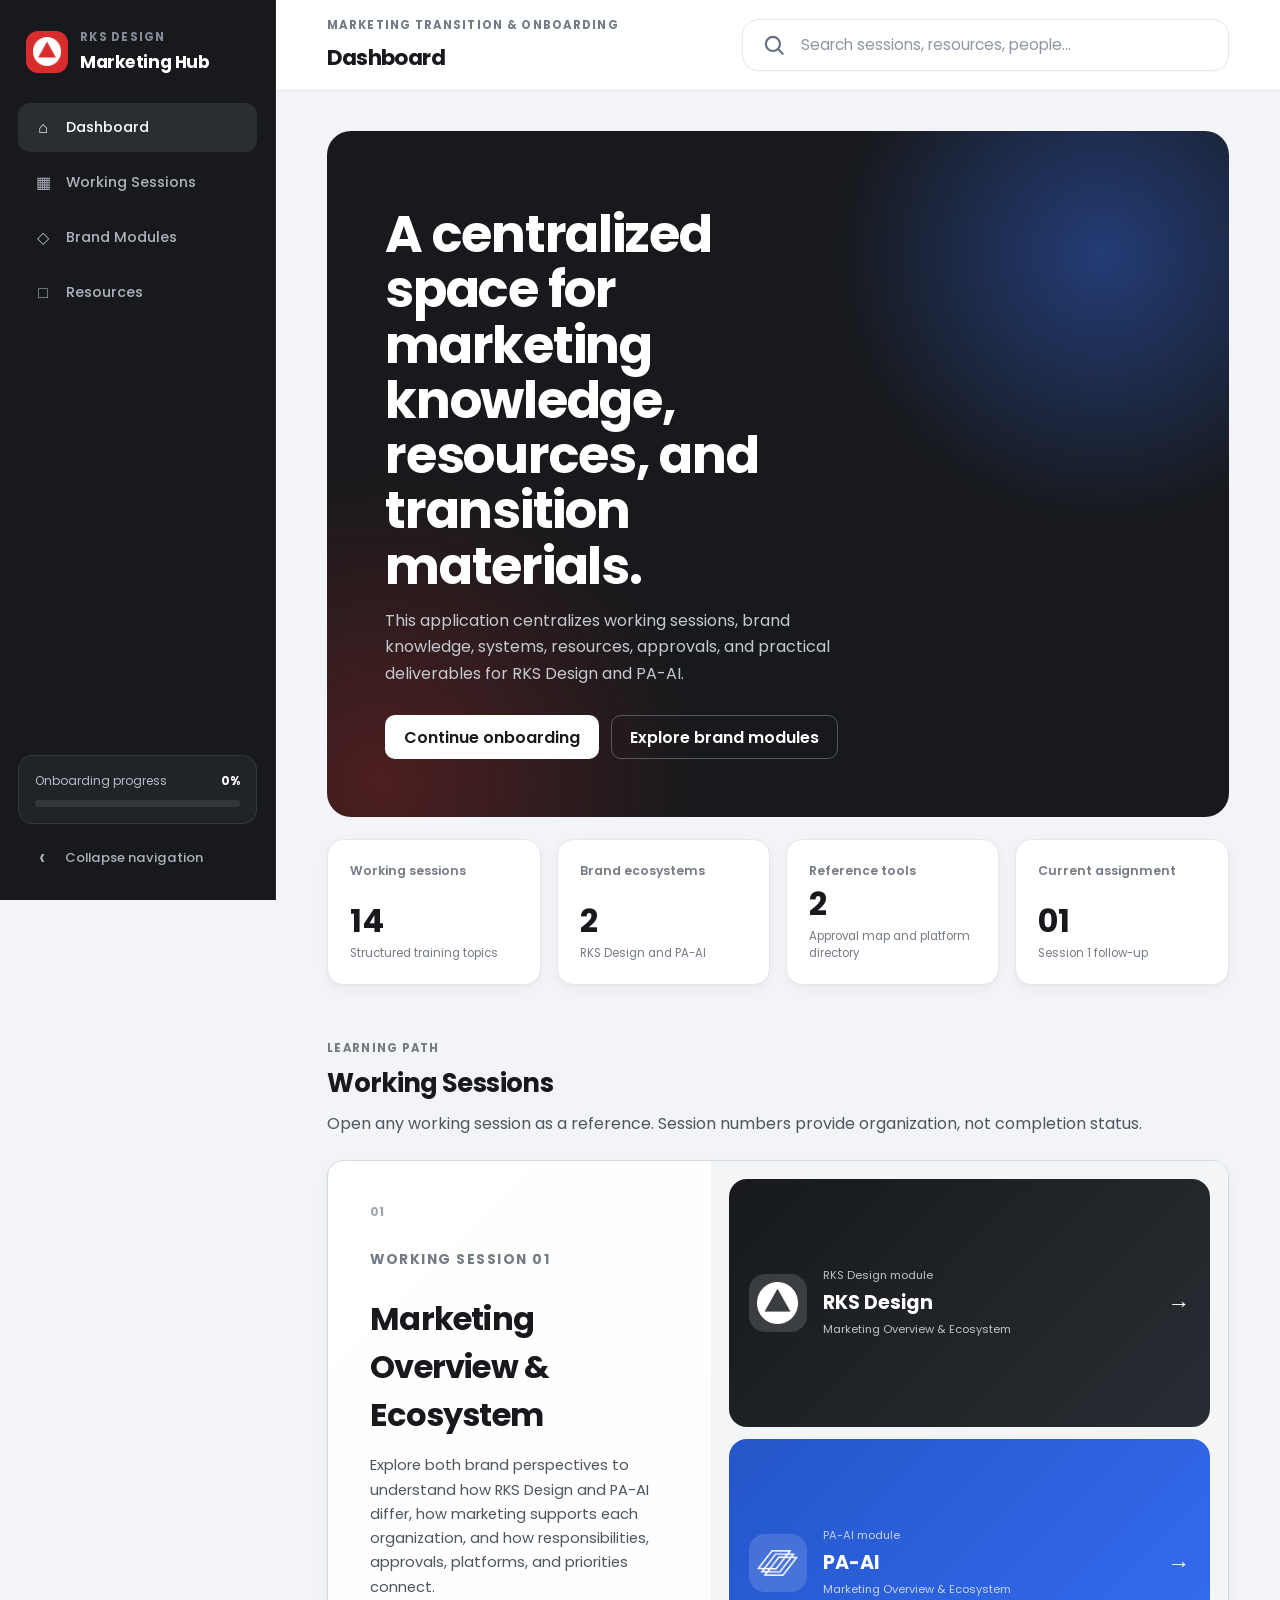
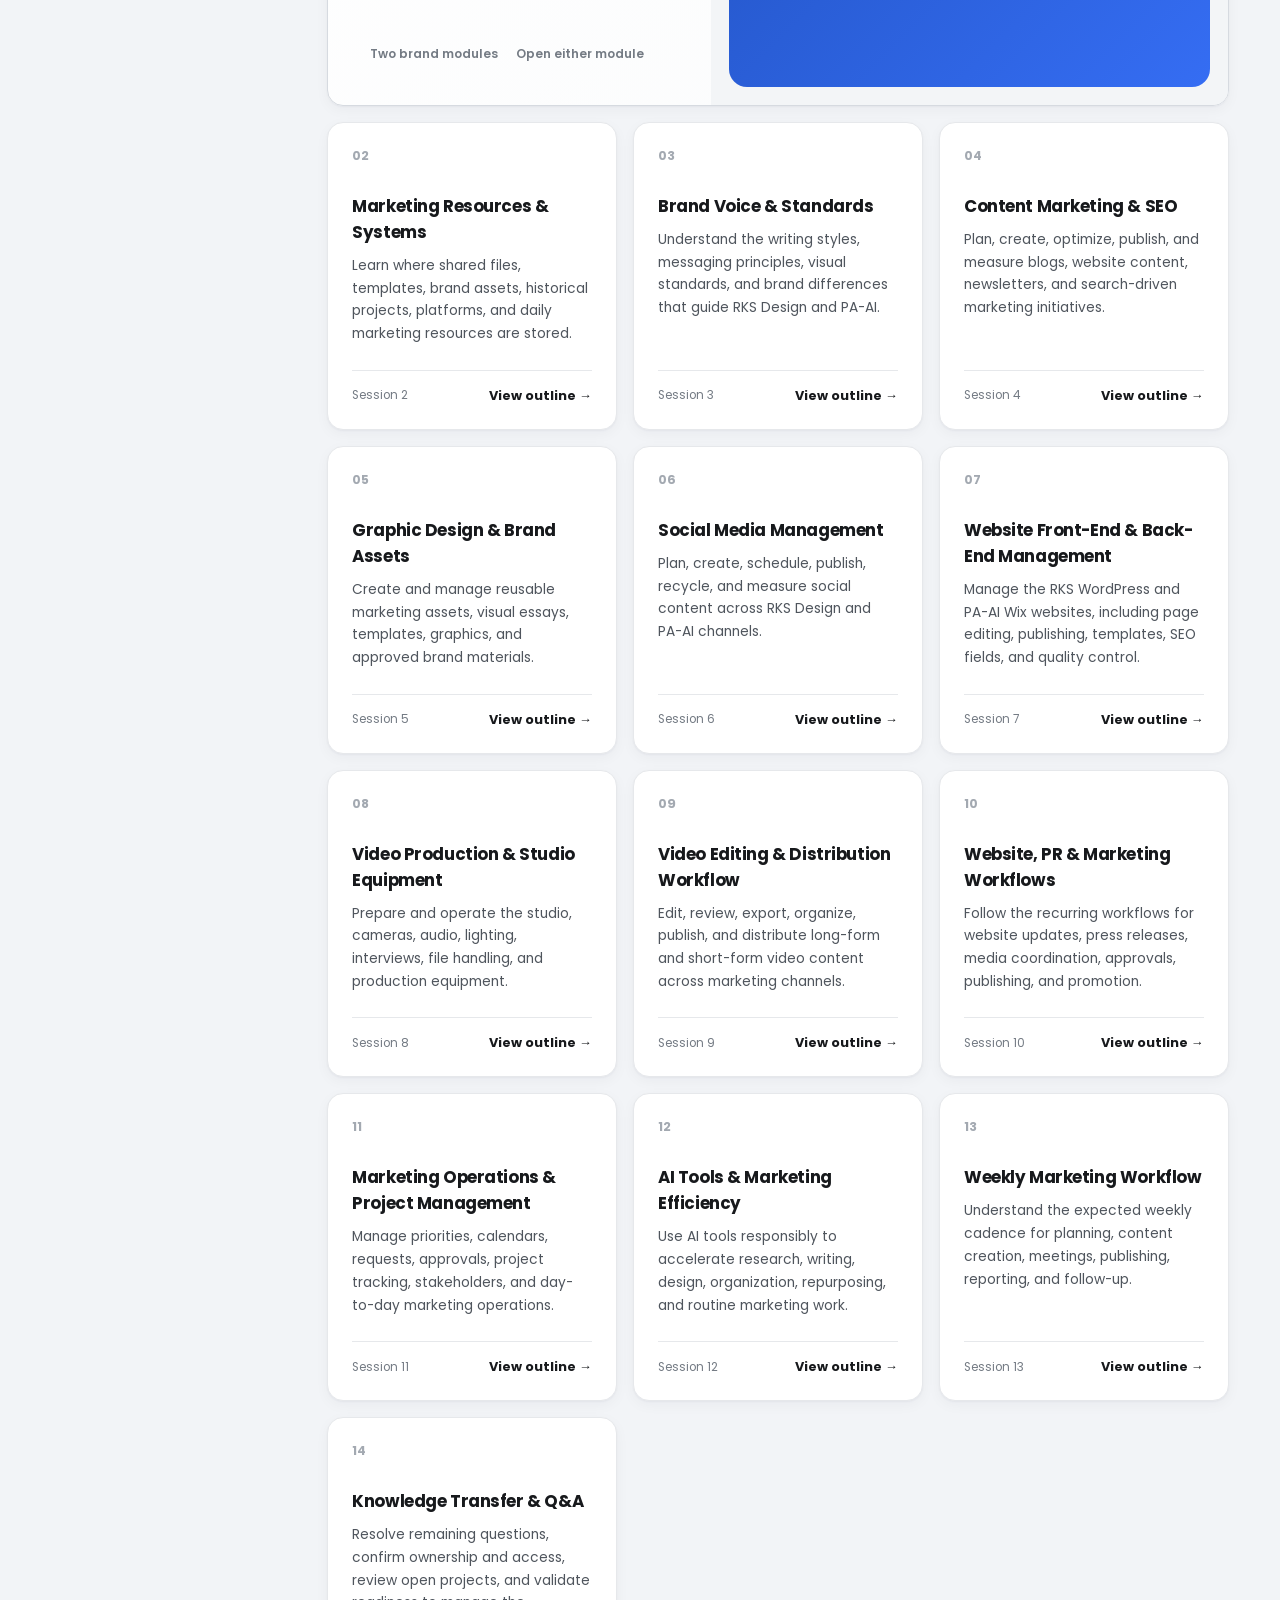
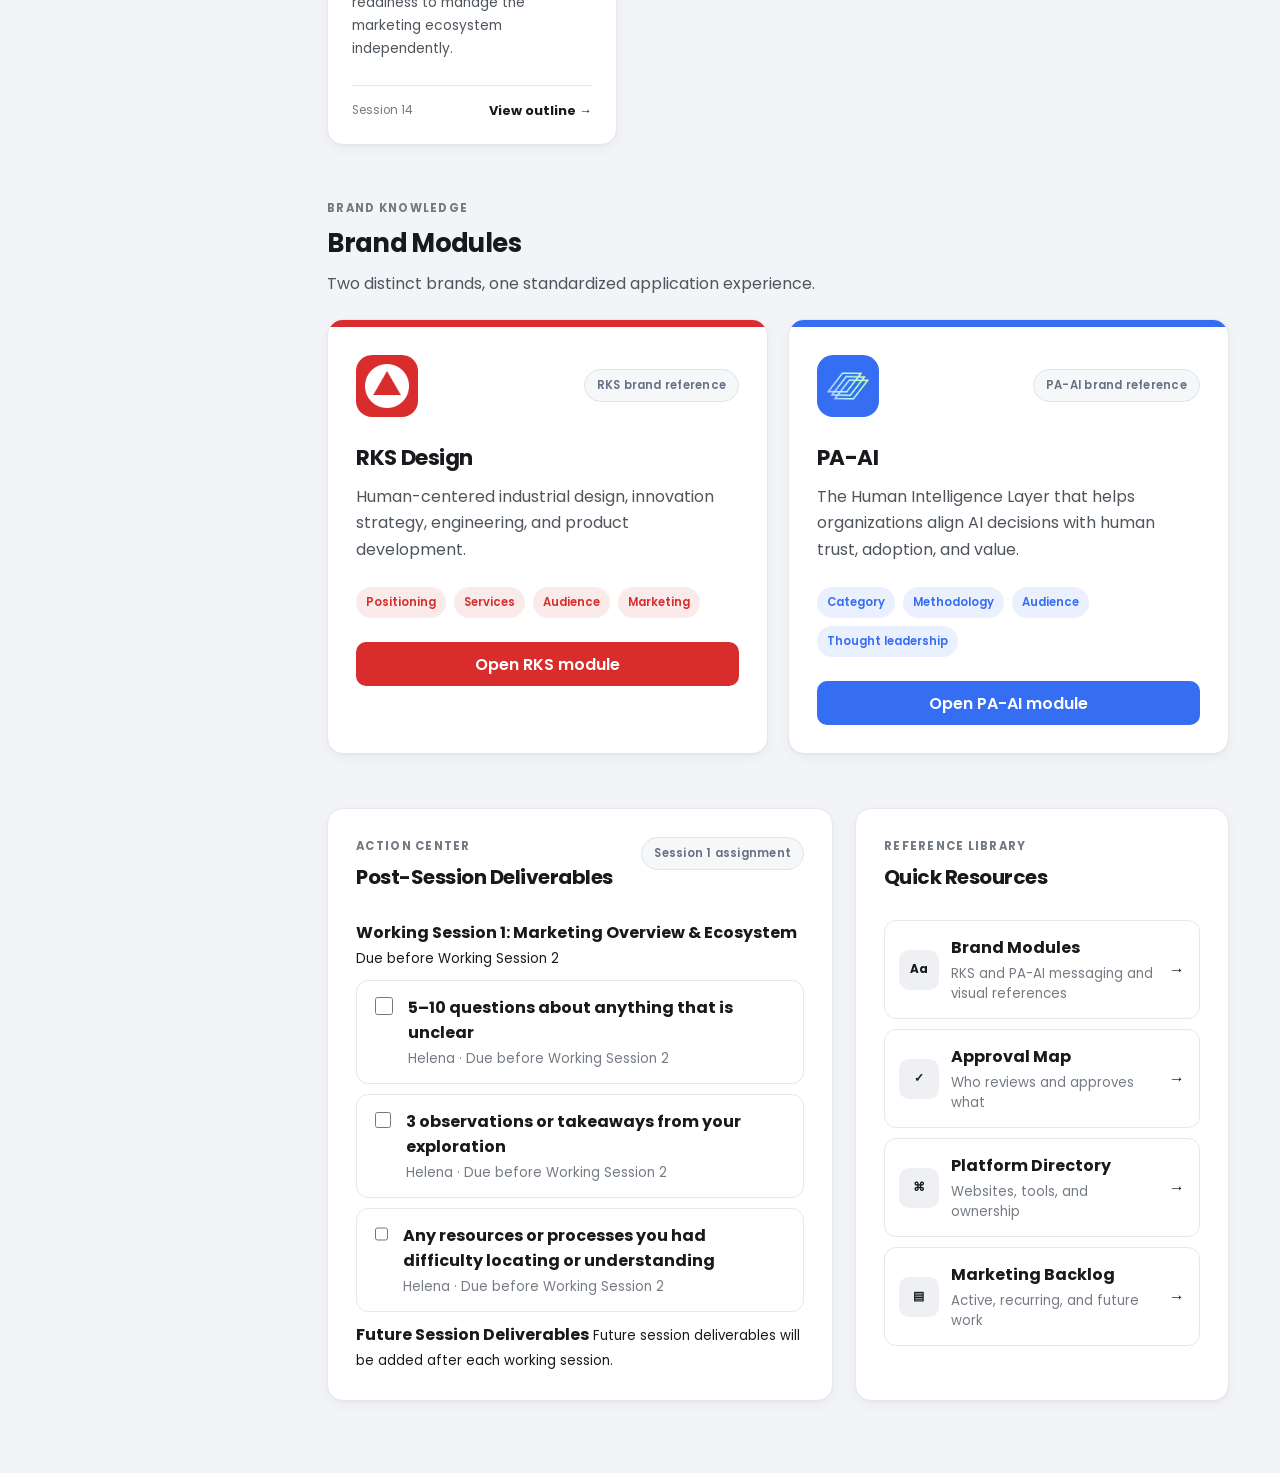
==== index.html @ 517a02a4 "files for the environment" ====
<!DOCTYPE html>

<html lang="en">
<head>
<meta charset="utf-8"/>
<meta content="width=device-width, initial-scale=1.0" name="viewport"/>
<meta content="RKS Marketing Transition and Onboarding dashboard" name="description"/>
<title>Marketing Transition &amp; Onboarding</title>
<link href="https://fonts.googleapis.com" rel="preconnect"/>
<link crossorigin="" href="https://fonts.gstatic.com" rel="preconnect"/>
<link href="https://fonts.googleapis.com/css2?family=Poppins:wght@400;500;600;700&amp;display=swap" rel="stylesheet"/>
<link href="css/design-system.css" rel="stylesheet"/>
<link href="css/components.css" rel="stylesheet"/>
<link href="css/layout.css" rel="stylesheet"/>
<link href="css/dashboard.css" rel="stylesheet"/>
</head>
<body>
<div class="app-shell">
<aside aria-label="Primary navigation" class="sidebar" id="sidebar">
<div class="sidebar__brand">
<div aria-hidden="true" class="brand-mark"><img alt="" src="assets/logos/rks-mark-white.png"/></div>
<div>
<p class="eyebrow">RKS Design</p>
<h1 class="sidebar__title">Marketing Hub</h1>
</div>
</div>
<nav class="nav-list">
<a aria-current="page" aria-label="Dashboard" class="nav-item is-active" href="#overview">
<span class="nav-item__icon">⌂</span>
<span>Dashboard</span>
</a>
<a aria-label="Working Sessions" class="nav-item" href="#sessions">
<span class="nav-item__icon">▦</span>
<span>Working Sessions</span>
</a>
<a aria-label="Brand Modules" class="nav-item" href="#brands">
<span class="nav-item__icon">◇</span>
<span>Brand Modules</span>
</a>
<a aria-label="Resources" class="nav-item" href="#resources">
<span class="nav-item__icon">□</span>
<span>Resources</span>
</a>
</nav>
<div class="sidebar__footer">
<div class="sidebar-progress">
<div class="sidebar-progress__header">
<span>Onboarding progress</span>
<strong id="sidebarProgressLabel">0%</strong>
</div>
<div aria-label="Onboarding progress" class="progress">
<div class="progress__bar" id="sidebarProgressBar" style="width:0%"></div>
</div>
</div>
<button aria-expanded="true" aria-label="Collapse navigation" class="sidebar-toggle" id="collapseSidebar" title="Collapse navigation" type="button">
<span aria-hidden="true" class="sidebar-toggle__icon">‹</span>
<span class="sidebar-toggle__label">Collapse navigation</span>
</button>
</div>
</aside>
<main class="main-content">
<header class="topbar">
<button aria-label="Open navigation" class="icon-button topbar__menu" id="openSidebar" type="button">☰</button>
<div>
<p class="eyebrow">Marketing Transition &amp; Onboarding</p>
<h2 class="topbar__title">Dashboard</h2>
</div>
<div class="topbar__actions">
<label aria-label="Search dashboard" class="search">
<svg aria-hidden="true" class="search__icon" fill="none" viewbox="0 0 24 24"><circle cx="11" cy="11" r="6.5" stroke="currentColor" stroke-width="2"></circle><path d="m16 16 4 4" stroke="currentColor" stroke-linecap="round" stroke-width="2"></path></svg>
<input autocomplete="off" id="dashboardSearch" placeholder="Search sessions, resources, people..." type="text"/>
<button aria-label="Clear search" class="search__clear" id="clearSearch" type="button">×</button>
<div aria-label="Search results" class="global-search-results" id="globalSearchResults" role="listbox"></div>
</label>
</div>
</header>
<div class="page-content" id="overview">
<section class="hero-panel">
<div class="hero-panel__content">

<h2>A centralized space for marketing knowledge, resources, and transition materials.</h2>
<p>This application centralizes working sessions, brand knowledge, systems, resources, approvals, and practical deliverables for RKS Design and PA-AI.</p>
<div class="hero-panel__actions">
<a class="button button--primary" href="#sessions">Continue onboarding</a>
<a class="button button--secondary" href="#brands">Explore brand modules</a>
</div>
</div>

</section>
<section aria-label="Dashboard metrics" class="metric-grid"><article class="metric-card"><span class="metric-card__label">Working sessions</span><strong>14</strong><span class="metric-card__meta">Structured training topics</span></article><article class="metric-card"><span class="metric-card__label">Brand ecosystems</span><strong>2</strong><span class="metric-card__meta">RKS Design and PA-AI</span></article><article class="metric-card"><span class="metric-card__label">Reference tools</span><strong>2</strong><span class="metric-card__meta">Approval map and platform directory</span></article><article class="metric-card"><span class="metric-card__label">Current assignment</span><strong>01</strong><span class="metric-card__meta">Session 1 follow-up</span></article></section>
<section class="content-section" id="sessions">
<div class="section-heading">
<div>
<p class="eyebrow">Learning path</p>
<h2>Working Sessions</h2>
<p>Open any working session as a reference. Session numbers provide organization, not completion status.</p>
</div>

</div>
<div aria-live="polite" class="search-feedback" id="searchFeedback"></div>
<div class="session-grid" id="sessionGrid">
<article class="session-card session-card--featured" data-search="marketing overview ecosystem rks pa-ai priorities responsibilities approvals session 1" id="search-marketing-overview-ecosystem">
<div class="session-feature__copy">
<div class="session-card__topline">
<span class="session-number">01</span>

</div>
<p class="eyebrow">Working Session 01</p>
<h3>Marketing Overview &amp; Ecosystem</h3>
<p>Explore both brand perspectives to understand how RKS Design and PA-AI differ, how marketing supports each organization, and how responsibilities, approvals, platforms, and priorities connect.</p>
<div class="session-feature__meta"><span>Two brand modules</span><span>Open either module</span></div>
</div>
<div aria-label="Open Session 1 modules" class="session-entry-grid">
<a class="session-entry session-entry--rks" href="modules/session-01-rks.html">
<span class="session-entry__mark"><img alt="" src="assets/logos/rks-mark-white.png"/></span>
<span><small>RKS Design module</small><strong>RKS Design</strong><em>Marketing Overview &amp; Ecosystem</em></span>
<span aria-hidden="true" class="session-entry__arrow">→</span>
</a>
<a class="session-entry session-entry--paai" href="modules/session-01-paai.html">
<span class="session-entry__mark"><img alt="" src="assets/paai/logo-white.png"/></span>
<span><small>PA-AI module</small><strong>PA-AI</strong><em>Marketing Overview &amp; Ecosystem</em></span>
<span aria-hidden="true" class="session-entry__arrow">→</span>
</a>
</div>
</article>
<article class="session-card" data-search="marketing resources systems shared files templates brand assets software platforms" id="search-marketing-resources-systems">
<div class="session-card__topline">
<span class="session-number">02</span>

</div>
<h3>Marketing Resources &amp; Systems</h3>
<p>Learn where shared files, templates, brand assets, historical projects, platforms, and daily marketing resources are stored.</p>
<div class="session-card__footer">
<span>Session 2</span>
<button class="text-button" type="button">View outline →</button>
</div>
</article>
<article class="session-card" data-search="brand voice standards writing messaging visual principles rks pa-ai" id="search-brand-voice-standards">
<div class="session-card__topline">
<span class="session-number">03</span>

</div>
<h3>Brand Voice &amp; Standards</h3>
<p>Understand the writing styles, messaging principles, visual standards, and brand differences that guide RKS Design and PA-AI.</p>
<div class="session-card__footer">
<span>Session 3</span>
<button class="text-button" type="button">View outline →</button>
</div>
</article>
<article class="session-card" data-search="content marketing seo blogs keywords newsletters search console" id="search-content-marketing-seo">
<div class="session-card__topline">
<span class="session-number">04</span>

</div>
<h3>Content Marketing &amp; SEO</h3>
<p>Plan, create, optimize, publish, and measure blogs, website content, newsletters, and search-driven marketing initiatives.</p>
<div class="session-card__footer">
<span>Session 4</span>
<button class="text-button" type="button">View outline →</button>
</div>
</article>
<article class="session-card" data-search="graphic design brand assets visual essays templates canva adobe" id="search-graphic-design-brand-assets">
<div class="session-card__topline">
<span class="session-number">05</span>

</div>
<h3>Graphic Design &amp; Brand Assets</h3>
<p>Create and manage reusable marketing assets, visual essays, templates, graphics, and approved brand materials.</p>
<div class="session-card__footer">
<span>Session 5</span>
<button class="text-button" type="button">View outline →</button>
</div>
</article>
<article class="session-card" data-search="social media management linkedin instagram youtube socialbee scheduling" id="search-social-media-management">
<div class="session-card__topline">
<span class="session-number">06</span>

</div>
<h3>Social Media Management</h3>
<p>Plan, create, schedule, publish, recycle, and measure social content across RKS Design and PA-AI channels.</p>
<div class="session-card__footer">
<span>Session 6</span>
<button class="text-button" type="button">View outline →</button>
</div>
</article>
<article class="session-card" data-search="website front-end back-end management wordpress elementor wix publishing" id="search-website-front-end-back-end-management">
<div class="session-card__topline">
<span class="session-number">07</span>

</div>
<h3>Website Front-End &amp; Back-End Management</h3>
<p>Manage the RKS WordPress and PA-AI Wix websites, including page editing, publishing, templates, SEO fields, and quality control.</p>
<div class="session-card__footer">
<span>Session 7</span>
<button class="text-button" type="button">View outline →</button>
</div>
</article>
<article class="session-card" data-search="video production studio equipment cameras audio lighting interviews" id="search-video-production-studio-equipment">
<div class="session-card__topline">
<span class="session-number">08</span>

</div>
<h3>Video Production &amp; Studio Equipment</h3>
<p>Prepare and operate the studio, cameras, audio, lighting, interviews, file handling, and production equipment.</p>
<div class="session-card__footer">
<span>Session 8</span>
<button class="text-button" type="button">View outline →</button>
</div>
</article>
<article class="session-card" data-search="video editing distribution workflow davinci premiere reduct youtube vimeo" id="search-video-editing-distribution-workflow">
<div class="session-card__topline">
<span class="session-number">09</span>

</div>
<h3>Video Editing &amp; Distribution Workflow</h3>
<p>Edit, review, export, organize, publish, and distribute long-form and short-form video content across marketing channels.</p>
<div class="session-card__footer">
<span>Session 9</span>
<button class="text-button" type="button">View outline →</button>
</div>
</article>
<article class="session-card" data-search="website pr marketing workflows press releases approvals publishing" id="search-website-pr-marketing-workflows">
<div class="session-card__topline">
<span class="session-number">10</span>

</div>
<h3>Website, PR &amp; Marketing Workflows</h3>
<p>Follow the recurring workflows for website updates, press releases, media coordination, approvals, publishing, and promotion.</p>
<div class="session-card__footer">
<span>Session 10</span>
<button class="text-button" type="button">View outline →</button>
</div>
</article>
<article class="session-card" data-search="marketing operations project management calendars approvals stakeholders" id="search-marketing-operations-project-management">
<div class="session-card__topline">
<span class="session-number">11</span>

</div>
<h3>Marketing Operations &amp; Project Management</h3>
<p>Manage priorities, calendars, requests, approvals, project tracking, stakeholders, and day-to-day marketing operations.</p>
<div class="session-card__footer">
<span>Session 11</span>
<button class="text-button" type="button">View outline →</button>
</div>
</article>
<article class="session-card" data-search="ai tools marketing efficiency chatgpt claude midjourney firefly automation" id="search-ai-tools-marketing-efficiency">
<div class="session-card__topline">
<span class="session-number">12</span>

</div>
<h3>AI Tools &amp; Marketing Efficiency</h3>
<p>Use AI tools responsibly to accelerate research, writing, design, organization, repurposing, and routine marketing work.</p>
<div class="session-card__footer">
<span>Session 12</span>
<button class="text-button" type="button">View outline →</button>
</div>
</article>
<article class="session-card" data-search="weekly marketing workflow cadence planning meetings publishing reporting" id="search-weekly-marketing-workflow">
<div class="session-card__topline">
<span class="session-number">13</span>

</div>
<h3>Weekly Marketing Workflow</h3>
<p>Understand the expected weekly cadence for planning, content creation, meetings, publishing, reporting, and follow-up.</p>
<div class="session-card__footer">
<span>Session 13</span>
<button class="text-button" type="button">View outline →</button>
</div>
</article>
<article class="session-card" data-search="knowledge transfer q&amp;a questions ownership access open projects readiness" id="search-knowledge-transfer-q-a">
<div class="session-card__topline">
<span class="session-number">14</span>

</div>
<h3>Knowledge Transfer &amp; Q&amp;A</h3>
<p>Resolve remaining questions, confirm ownership and access, review open projects, and validate readiness to manage the marketing ecosystem independently.</p>
<div class="session-card__footer">
<span>Session 14</span>
<button class="text-button" type="button">View outline →</button>
</div>
</article>
</div>
</section>
<section class="content-section" id="brands">
<div class="section-heading">
<div>
<p class="eyebrow">Brand knowledge</p>
<h2>Brand Modules</h2>
<p>Two distinct brands, one standardized application experience.</p>
</div>
</div>
<div class="brand-grid">
<article class="brand-card brand-card--rks" id="search-rks-design">
<div class="brand-card__accent"></div>
<div class="brand-card__body">
<div class="brand-card__header">
<div class="brand-logo"><img alt="RKS Design" src="assets/logos/rks-mark-white.png"/></div>
<span class="reference-label">RKS brand reference</span>
</div>
<h3>RKS Design</h3>
<p>Human-centered industrial design, innovation strategy, engineering, and product development.</p>
<ul aria-label="RKS module topics" class="tag-list">
<li>Positioning</li><li>Services</li><li>Audience</li><li>Marketing</li>
</ul>
<a class="button button--brand" href="modules/rks-brand.html">Open RKS module</a>
</div>
</article>
<article class="brand-card brand-card--paai" id="search-pa-ai">
<div class="brand-card__accent"></div>
<div class="brand-card__body">
<div class="brand-card__header">
<div class="brand-logo"><img alt="PA-AI layered logo" src="assets/paai/logo-gradient-mark.png"/></div>
<span class="reference-label">PA-AI brand reference</span>
</div>
<h3>PA-AI</h3>
<p>The Human Intelligence Layer that helps organizations align AI decisions with human trust, adoption, and value.</p>
<ul aria-label="PA-AI module topics" class="tag-list">
<li>Category</li><li>Methodology</li><li>Audience</li><li>Thought leadership</li>
</ul>
<a class="button button--brand" href="modules/paai-brand.html">Open PA-AI module</a>
</div>
</article>
</div>
</section>
<section class="content-section two-column-section" id="resources">
<article class="panel">
<div class="panel__header">
<div>
<p class="eyebrow">Action center</p>
<h2>Current Deliverables</h2>
</div>
<span class="reference-label">Session 1 assignment</span>
</div>
<div class="task-list" id="taskList">
<label class="task-item"><input type="checkbox"/><span><strong>Prepare for Session 1</strong><small>Helena · Before the first working session</small></span></label>
<label class="task-item"><input type="checkbox"/><span><strong>Review RKS positioning module</strong><small>Helena · This week</small></span></label>
<label class="task-item"><input type="checkbox"/><span><strong>Confirm PA-AI approval contacts</strong><small>Helena · Transition backlog</small></span></label>
<label class="task-item"><input type="checkbox"/><span><strong>Organize shared brand assets</strong><small>Helena · Session 3</small></span></label>
<label class="task-item"><input type="checkbox"/><span><strong>Validate dashboard component system</strong><small>Milestone 1 · Foundation</small></span></label>
</div>
</article>
<article class="panel">
<div class="panel__header">
<div>
<p class="eyebrow">Reference library</p>
<h2>Quick Resources</h2>
</div>
</div>
<div class="resource-list">
<a class="resource-item" href="modules/rks-brand.html" id="search-brand-modules"><span class="resource-item__icon">Aa</span><span><strong>Brand Modules</strong><small>RKS and PA-AI messaging and visual references</small></span><span>→</span></a>
<a class="resource-item" href="resources/approval-map.html" id="search-approval-map"><span class="resource-item__icon">✓</span><span><strong>Approval Map</strong><small>Who reviews and approves what</small></span><span>→</span></a>
<a class="resource-item" href="resources/platform-directory.html" id="search-platform-directory"><span class="resource-item__icon">⌘</span><span><strong>Platform Directory</strong><small>Websites, tools, and ownership</small></span><span>→</span></a>
<a class="resource-item" href="#" id="search-marketing-backlog"><span class="resource-item__icon">▤</span><span><strong>Marketing Backlog</strong><small>Active, recurring, and future work</small></span><span>→</span></a>
</div>
</article>
</section>
</div>
</main>
</div>
<div aria-live="polite" class="toast" id="toast" role="status"></div>
<script src="search-index.js"></script>
<script src="app.js"></script>
</body>
</html>
---- css/design-system.css ----
:root {
  --font-sans: "Poppins", Arial, sans-serif;

  --color-ink: #17191c;
  --color-ink-soft: #4f555d;
  --color-muted: #747b84;
  --color-line: #e6e8eb;
  --color-line-strong: #d8dce1;
  --color-surface: #ffffff;
  --color-surface-soft: #f7f8fa;
  --color-canvas: #f2f4f7;
  --color-dark: #17191c;

  --color-rks: #d92d2d;
  --color-rks-dark: #af1f1f;
  --color-rks-soft: #fff1f1;
  --color-paai: #356df3;
  --color-paai-dark: #2456c8;
  --color-paai-soft: #eef4ff;
  --color-success: #21865d;
  --color-success-soft: #eaf7f1;
  --color-warning: #9b6800;
  --color-warning-soft: #fff6dc;

  --space-1: 4px;
  --space-2: 8px;
  --space-3: 12px;
  --space-4: 16px;
  --space-5: 20px;
  --space-6: 24px;
  --space-8: 32px;
  --space-10: 40px;
  --space-12: 48px;
  --space-16: 64px;

  --radius-sm: 10px;
  --radius-md: 16px;
  --radius-lg: 24px;
  --radius-pill: 999px;

  --shadow-sm: 0 1px 2px rgba(16, 24, 40, 0.04), 0 4px 14px rgba(16, 24, 40, 0.04);
  --shadow-md: 0 12px 30px rgba(16, 24, 40, 0.08);

  --transition-fast: 160ms ease;
  --transition-base: 240ms ease;
  --sidebar-width: 276px;
  --content-max: 1480px;
}

* { box-sizing: border-box; }
html { scroll-behavior: smooth; }
body {
  margin: 0;
  font-family: var(--font-sans);
  color: var(--color-ink);
  background: var(--color-canvas);
  -webkit-font-smoothing: antialiased;
}
button, input { font: inherit; }
a { color: inherit; text-decoration: none; }
button { cursor: pointer; }
img, svg { max-width: 100%; }

h1, h2, h3, p { margin-top: 0; }
h1, h2, h3 { letter-spacing: -0.025em; }
h2 { font-size: clamp(1.45rem, 2vw, 2rem); margin-bottom: 8px; }
h3 { font-size: 1.05rem; margin-bottom: 10px; }
p { color: var(--color-ink-soft); line-height: 1.65; }

.eyebrow {
  margin-bottom: 6px;
  color: var(--color-muted);
  font-size: 0.72rem;
  font-weight: 700;
  letter-spacing: 0.11em;
  text-transform: uppercase;
}
---- css/components.css ----
.button {
  min-height: 44px;
  padding: 0 18px;
  border: 1px solid transparent;
  border-radius: var(--radius-sm);
  display: inline-flex;
  align-items: center;
  justify-content: center;
  gap: 8px;
  font-weight: 600;
  transition: transform var(--transition-fast), border-color var(--transition-fast), background var(--transition-fast);
}
.button:hover { transform: translateY(-1px); }
.button--primary { background: var(--color-dark); color: #fff; }
.button--primary:hover { background: #2a2d31; }
.button--secondary { background: var(--color-surface); border-color: var(--color-line-strong); }
.button--secondary:hover { border-color: #aeb4bc; }
.button--ghost { color: #cbd0d6; background: transparent; border-color: #35383d; }
.button--ghost:hover { background: #24272b; }
.button--full { width: 100%; }
.button--brand { width: 100%; margin-top: 24px; color: #fff; background: var(--brand-color); }

.icon-button {
  width: 42px;
  height: 42px;
  border: 1px solid var(--color-line);
  border-radius: 12px;
  background: var(--color-surface);
}

.status-pill {
  display: inline-flex;
  align-items: center;
  width: fit-content;
  padding: 6px 10px;
  border-radius: var(--radius-pill);
  font-size: 0.72rem;
  font-weight: 700;
}
.status-pill--success { color: var(--color-success); background: var(--color-success-soft); }
.status-pill--warning { color: var(--color-warning); background: var(--color-warning-soft); }
.status-pill--neutral { color: #5d6570; background: #eef0f3; }

.progress { height: 7px; overflow: hidden; border-radius: var(--radius-pill); background: #33373c; }
.progress__bar { height: 100%; border-radius: inherit; background: #fff; transition: width var(--transition-base); }

.avatar {
  width: 44px;
  height: 44px;
  border: 0;
  border-radius: 50%;
  color: #fff;
  background: var(--color-paai);
  font-weight: 700;
}

.text-button { padding: 0; border: 0; background: transparent; color: var(--color-ink); font-size: 0.8rem; font-weight: 700; }
.text-button:hover { text-decoration: underline; }

.panel {
  padding: 28px;
  border: 1px solid var(--color-line);
  border-radius: var(--radius-md);
  background: var(--color-surface);
  box-shadow: var(--shadow-sm);
}
.panel__header { display: flex; align-items: flex-start; justify-content: space-between; gap: 20px; margin-bottom: 20px; }
.panel__header h2 { font-size: 1.25rem; }

.toast {
  position: fixed;
  right: 24px;
  bottom: 24px;
  z-index: 50;
  max-width: 360px;
  padding: 14px 18px;
  border-radius: 12px;
  color: #fff;
  background: var(--color-dark);
  box-shadow: var(--shadow-md);
  opacity: 0;
  transform: translateY(12px);
  pointer-events: none;
  transition: opacity var(--transition-fast), transform var(--transition-fast);
}
.toast.is-visible { opacity: 1; transform: translateY(0); }


/* Global dashboard search */
.search {
  position: relative;
  width: clamp(320px, 38vw, 620px);
  min-width: 0;
  min-height: 52px;
  padding: 0 50px 0 18px;
  border: 1px solid var(--color-line);
  border-radius: 16px;
  display: flex;
  align-items: center;
  gap: 14px;
  color: var(--color-muted);
  background: var(--color-surface);
  box-shadow: 0 1px 2px rgba(16, 24, 40, 0.03);
  transition: border-color var(--transition-fast), box-shadow var(--transition-fast), background var(--transition-fast);
}
.search:focus-within {
  border-color: #98a2b3;
  box-shadow: 0 0 0 4px rgba(52, 64, 84, 0.08);
  background: #fff;
}
.search__icon {
  flex: 0 0 26px;
  width: 26px;
  height: 26px;
  color: #667085;
}
.search input {
  flex: 1 1 auto;
  width: auto;
  min-width: 0;
  padding: 0;
  border: 0;
  outline: 0;
  color: var(--color-ink);
  background: transparent;
  font: inherit;
  font-size: 0.96rem;
  line-height: 1.35;
}
.search input::placeholder { color: #8f96a3; opacity: 1; }
.search__clear {
  position: absolute;
  right: 10px;
  top: 50%;
  transform: translateY(-50%);
  width: 34px;
  height: 34px;
  padding: 0;
  border: 0;
  border-radius: 10px;
  display: grid;
  place-items: center;
  color: #667085;
  background: transparent;
  font-size: 1.25rem;
  line-height: 1;
  opacity: 0;
  pointer-events: none;
  cursor: pointer;
}
.search__clear.is-visible { opacity: 1; pointer-events: auto; }
.search__clear:hover { color: #101828; background: #f2f4f7; }

/* Use one consistent clear control across browsers. */
.search input::-webkit-search-cancel-button,
.search input::-webkit-search-decoration {
  -webkit-appearance: none;
  appearance: none;
  display: none;
}
---- css/layout.css ----
.app-shell { min-height: 100vh; display: grid; grid-template-columns: var(--sidebar-width) 1fr; }
.sidebar {
  position: fixed;
  inset: 0 auto 0 0;
  z-index: 20;
  width: var(--sidebar-width);
  padding: 28px 18px 20px;
  display: flex;
  flex-direction: column;
  color: #fff;
  background: var(--color-dark);
  border-right: 1px solid rgba(255,255,255,0.06);
  transition: width var(--transition-base), transform var(--transition-base), padding var(--transition-base);
  overflow: hidden;
}
.sidebar__brand { min-height: 42px; padding: 0 8px 28px; display: flex; align-items: center; gap: 12px; white-space: nowrap; }
.brand-mark { flex: 0 0 42px; width: 42px; height: 42px; display: grid; place-items: center; border-radius: 12px; background: var(--color-rks); font-weight: 700; }
.sidebar__brand .eyebrow { margin: 0; color: #858c95; }
.sidebar__title { margin: 2px 0 0; font-size: 1.08rem; }
.nav-list { display: grid; gap: 6px; }
.nav-item { min-height: 46px; padding: 12px 14px; border-radius: 12px; display: flex; align-items: center; gap: 12px; color: #aeb4bd; font-size: 0.9rem; font-weight: 500; white-space: nowrap; }
.nav-item:hover { color: #fff; background: #24272b; }
.nav-item.is-active { color: #fff; background: #2a2d31; }
.nav-item__icon { flex: 0 0 22px; width: 22px; text-align: center; font-size: 1rem; }
.sidebar__footer { margin-top: auto; display: grid; gap: 12px; }
.sidebar-progress { padding: 16px; border: 1px solid #34383d; border-radius: 14px; background: #202327; }
.sidebar-progress__header { margin-bottom: 10px; display: flex; justify-content: space-between; gap: 12px; color: #b7bdc5; font-size: 0.75rem; }
.sidebar-progress__header strong { color: #fff; }
.sidebar-toggle {
  width: 100%;
  min-height: 44px;
  padding: 10px 12px;
  border: 1px solid transparent;
  border-radius: 12px;
  display: flex;
  align-items: center;
  gap: 12px;
  color: #aeb4bd;
  background: transparent;
  font: inherit;
  font-size: 0.82rem;
  font-weight: 500;
  cursor: pointer;
  transition: background var(--transition-fast), color var(--transition-fast), border-color var(--transition-fast);
}
.sidebar-toggle:hover { color: #fff; background: #24272b; border-color: #34383d; }
.sidebar-toggle__icon { flex: 0 0 22px; width: 22px; display: grid; place-items: center; font-size: 1.35rem; line-height: 1; }
.sidebar-toggle__label { white-space: nowrap; }

.main-content { grid-column: 2; min-width: 0; }
.topbar {
  position: sticky;
  top: 0;
  z-index: 10;
  min-height: 86px;
  padding: 16px clamp(22px, 4vw, 56px);
  border-bottom: 1px solid var(--color-line);
  display: flex;
  align-items: center;
  gap: 18px;
  background: rgba(255,255,255,0.92);
  backdrop-filter: blur(16px);
}
.topbar__title { margin: 0; font-size: 1.35rem; }
.topbar__actions { margin-left: auto; display: flex; align-items: center; gap: 12px; }
.topbar__menu { display: none; }
.page-content { width: min(var(--content-max), 100%); margin: 0 auto; padding: 40px clamp(22px, 4vw, 56px) 72px; }
.content-section { margin-top: 54px; scroll-margin-top: 110px; }
.section-heading { margin-bottom: 22px; display: flex; align-items: flex-end; justify-content: space-between; gap: 24px; }
.section-heading p:last-child { margin-bottom: 0; }
.two-column-section { display: grid; grid-template-columns: 1.15fr 0.85fr; gap: 22px; }

body.sidebar-collapsed { --sidebar-width: 76px; }
body.sidebar-collapsed .sidebar { padding-inline: 10px; }
body.sidebar-collapsed .sidebar__brand { justify-content: center; padding-inline: 0; }
body.sidebar-collapsed .sidebar__brand > div:last-child,
body.sidebar-collapsed .nav-item span:last-child,
body.sidebar-collapsed .sidebar-progress,
body.sidebar-collapsed .sidebar-toggle__label { display: none; }
body.sidebar-collapsed .nav-item,
body.sidebar-collapsed .sidebar-toggle { justify-content: center; padding-inline: 10px; }
body.sidebar-collapsed .sidebar-toggle { border-color: #34383d; background: #202327; }
body.sidebar-collapsed .nav-item { position: relative; }
body.sidebar-collapsed .nav-item:hover::after {
  content: attr(aria-label);
  position: fixed;
  left: 82px;
  padding: 7px 10px;
  border-radius: 8px;
  color: #fff;
  background: #17191c;
  box-shadow: var(--shadow-sm);
  font-size: 0.75rem;
  pointer-events: none;
}

@media (max-width: 980px) {
  .app-shell { grid-template-columns: 1fr; }
  .main-content { grid-column: 1; }
  .sidebar { width: min(300px, 88vw); transform: translateX(-100%); box-shadow: var(--shadow-md); }
  body.sidebar-open .sidebar { transform: translateX(0); }
  body.sidebar-collapsed { --sidebar-width: 0px; }
  body.sidebar-collapsed .sidebar { width: min(300px, 88vw); padding: 28px 18px 20px; }
  body.sidebar-collapsed .sidebar__brand > div:last-child,
  body.sidebar-collapsed .nav-item span:last-child,
  body.sidebar-collapsed .sidebar-progress,
  body.sidebar-collapsed .sidebar-toggle__label { display: initial; }
  body.sidebar-collapsed .sidebar__brand,
  body.sidebar-collapsed .nav-item,
  body.sidebar-collapsed .sidebar-toggle { justify-content: flex-start; }
  .topbar__menu { display: inline-grid; place-items: center; }
  .two-column-section { grid-template-columns: 1fr; }
}

@media (max-width: 680px) {
  .topbar {
    min-height: auto;
    padding: 12px 16px;
    align-items: center;
    flex-wrap: wrap;
  }
  .topbar > div:nth-child(2) { display: none; }
  .topbar__actions {
    width: calc(100% - 54px);
    margin-left: 0;
  }
  .search {
    width: 100%;
    min-height: 48px;
    padding-left: 15px;
  }
  .search input { font-size: 0.9rem; }
  .section-heading { align-items: flex-start; flex-direction: column; }
}

@media (min-width: 681px) and (max-width: 1080px) {
  .search { width: clamp(300px, 42vw, 460px); }
}

.brand-mark img{width:68%;height:68%;object-fit:contain;display:block}.sidebar .brand-mark{background:var(--color-rks)}
---- css/dashboard.css ----
.hero-panel {
  overflow: hidden;
  min-height: 330px;
  padding: clamp(28px, 5vw, 58px);
  border-radius: var(--radius-lg);
  display: grid;
  grid-template-columns: minmax(0, 1.35fr) minmax(260px, 0.65fr);
  align-items: center;
  gap: 48px;
  color: #fff;
  background:
    radial-gradient(circle at 86% 18%, rgba(53,109,243,0.42), transparent 28%),
    radial-gradient(circle at 6% 95%, rgba(217,45,45,0.28), transparent 30%),
    #17191c;
}
.hero-panel h2 { max-width: 800px; margin: 18px 0 14px; font-size: clamp(2rem, 4vw, 3.65rem); line-height: 1.08; }
.hero-panel p { max-width: 760px; margin-bottom: 0; color: #c5cad1; font-size: 1rem; }
.hero-panel__actions { margin-top: 28px; display: flex; flex-wrap: wrap; gap: 12px; }
.hero-panel .button--primary { color: var(--color-dark); background: #fff; }
.hero-panel .button--secondary { color: #fff; background: transparent; border-color: #555a61; }
.hero-panel__summary { padding: 26px; border: 1px solid rgba(255,255,255,0.12); border-radius: 20px; display: grid; justify-items: center; gap: 20px; background: rgba(255,255,255,0.06); backdrop-filter: blur(10px); }
.summary-ring { --progress: 15; width: 150px; aspect-ratio: 1; border-radius: 50%; display: grid; place-items: center; background: conic-gradient(#fff calc(var(--progress) * 1%), rgba(255,255,255,0.14) 0); }
.summary-ring::before { content: ""; position: absolute; width: 122px; aspect-ratio: 1; border-radius: 50%; background: #20242b; }
.summary-ring > div { position: relative; z-index: 1; display: grid; text-align: center; }
.summary-ring strong { font-size: 1.75rem; }
.summary-ring span { color: #aeb4bd; font-size: 0.74rem; }
.summary-copy { display: grid; gap: 4px; text-align: center; }
.summary-copy span { color: #aeb4bd; font-size: 0.78rem; }

.metric-grid { margin-top: 22px; display: grid; grid-template-columns: repeat(4, 1fr); gap: 16px; }
.metric-card { min-height: 142px; padding: 22px; border: 1px solid var(--color-line); border-radius: var(--radius-md); display: flex; flex-direction: column; background: var(--color-surface); box-shadow: var(--shadow-sm); }
.metric-card__label { color: var(--color-muted); font-size: 0.77rem; font-weight: 600; }
.metric-card strong { margin-top: auto; font-size: 2rem; }
.metric-card__meta { color: var(--color-muted); font-size: 0.72rem; }

.session-grid { display: grid; grid-template-columns: repeat(3, minmax(0, 1fr)); gap: 16px; }
.session-card { min-height: 250px; padding: 24px; border: 1px solid var(--color-line); border-radius: var(--radius-md); display: flex; flex-direction: column; background: var(--color-surface); box-shadow: var(--shadow-sm); transition: transform var(--transition-fast), box-shadow var(--transition-fast), border-color var(--transition-fast); }
.session-card:hover { transform: translateY(-3px); border-color: #c8cdd3; box-shadow: var(--shadow-md); }
.session-card.is-current { border-color: #f0d283; box-shadow: inset 0 3px 0 #e0a900, var(--shadow-sm); }
.session-card.is-hidden { display: none; }
.session-card__topline { margin-bottom: 28px; display: flex; align-items: center; justify-content: space-between; gap: 12px; }
.session-number { color: #a3a9b1; font-size: 0.78rem; font-weight: 700; }
.session-card p { margin-bottom: 24px; font-size: 0.86rem; }
.session-card__footer { margin-top: auto; padding-top: 16px; border-top: 1px solid var(--color-line); display: flex; align-items: center; justify-content: space-between; gap: 16px; color: var(--color-muted); font-size: 0.74rem; }

.brand-grid { display: grid; grid-template-columns: repeat(2, 1fr); gap: 20px; }
.brand-card { --brand-color: var(--color-rks); overflow: hidden; border: 1px solid var(--color-line); border-radius: var(--radius-md); background: var(--color-surface); box-shadow: var(--shadow-sm); }
.brand-card--paai { --brand-color: var(--color-paai); }
.brand-card__accent { height: 7px; background: var(--brand-color); }
.brand-card__body { padding: 28px; }
.brand-card__header { margin-bottom: 24px; display: flex; align-items: center; justify-content: space-between; gap: 18px; }
.brand-logo { width: 62px; height: 62px; border-radius: 16px; display: grid; place-items: center; color: #fff; background: var(--brand-color); font-weight: 700; font-size: 0.82rem; }
.brand-card h3 { font-size: 1.35rem; }
.tag-list { margin: 24px 0 0; padding: 0; display: flex; flex-wrap: wrap; gap: 8px; list-style: none; }
.tag-list li { padding: 7px 10px; border-radius: var(--radius-pill); color: var(--brand-color); background: color-mix(in srgb, var(--brand-color) 10%, white); font-size: 0.72rem; font-weight: 600; }

.task-list, .resource-list { display: grid; gap: 10px; }
.task-item { padding: 14px; border: 1px solid var(--color-line); border-radius: 12px; display: flex; align-items: flex-start; gap: 12px; cursor: pointer; }
.task-item:hover { background: var(--color-surface-soft); }
.task-item input { width: 18px; height: 18px; margin-top: 2px; accent-color: var(--color-success); }
.task-item span, .resource-item span:nth-child(2) { display: grid; gap: 4px; }
.task-item small, .resource-item small { color: var(--color-muted); }
.task-item.is-complete strong { text-decoration: line-through; color: var(--color-muted); }

.resource-item { padding: 14px; border: 1px solid var(--color-line); border-radius: 12px; display: grid; grid-template-columns: auto 1fr auto; align-items: center; gap: 12px; }
.resource-item:hover { border-color: #bfc5cc; background: var(--color-surface-soft); }
.resource-item__icon { width: 40px; height: 40px; border-radius: 10px; display: grid; place-items: center; background: #eef0f3; font-size: 0.74rem; font-weight: 700; }

@media (max-width: 1180px) {
  .session-grid { grid-template-columns: repeat(2, minmax(0, 1fr)); }
  .metric-grid { grid-template-columns: repeat(2, 1fr); }
}
@media (max-width: 820px) {
  .hero-panel { grid-template-columns: 1fr; }
  .hero-panel__summary { grid-template-columns: auto 1fr; justify-items: start; }
  .summary-copy { text-align: left; }
  .brand-grid { grid-template-columns: 1fr; }
}
@media (max-width: 580px) {
  .metric-grid, .session-grid { grid-template-columns: 1fr; }
  .hero-panel__summary { grid-template-columns: 1fr; justify-items: center; }
  .summary-copy { text-align: center; }
  .hero-panel__actions .button { width: 100%; }
}

/* Dashboard-wide search state */
.brand-card.is-hidden,
.task-item.is-hidden,
.resource-item.is-hidden {
  display: none;
}

.session-card__links{display:flex;align-items:center;gap:.75rem}.session-card__links .text-button{text-decoration:none}

.search-feedback{display:none;margin:0 0 14px;padding:10px 14px;border-radius:10px;background:#eef0f3;color:#5d6570;font-size:.78rem}.search-feedback.is-visible{display:block}.session-card--featured{grid-column:1/-1;min-height:0;padding:0;display:grid;grid-template-columns:minmax(0,.85fr) minmax(480px,1.15fr);overflow:hidden;border-color:#d6dae0;background:linear-gradient(135deg,#fff 0%,#fafbfc 100%)}.session-feature__copy{padding:clamp(24px,4vw,42px);display:flex;flex-direction:column;justify-content:center}.session-feature__copy h3{font-size:clamp(1.5rem,2.5vw,2.25rem);margin-bottom:14px}.session-feature__copy>p:not(.eyebrow){font-size:.92rem;max-width:650px}.session-feature__meta{margin-top:22px;display:flex;flex-wrap:wrap;gap:8px 18px;color:#747b84;font-size:.75rem;font-weight:600}.session-entry-grid{padding:18px;display:grid;grid-template-columns:1fr;gap:12px;background:#f3f5f7}.session-entry{min-height:142px;padding:20px;border-radius:18px;display:grid;grid-template-columns:auto 1fr auto;align-items:center;gap:16px;color:#fff;transition:transform .16s ease,box-shadow .16s ease}.session-entry:hover{transform:translateY(-2px);box-shadow:0 14px 30px rgba(16,24,40,.14)}.session-entry--rks{background:linear-gradient(135deg,#17191c,#292d33)}.session-entry--paai{background:linear-gradient(135deg,#2456c8,#356df3)}.session-entry__mark{width:58px;height:58px;border-radius:16px;display:grid;place-items:center;background:rgba(255,255,255,.14);font-weight:700}.session-entry__mark img{width:72%;height:72%;object-fit:contain}.session-entry small,.session-entry em{display:block;color:rgba(255,255,255,.72);font-size:.7rem;font-style:normal}.session-entry strong{display:block;margin:4px 0;font-size:1.2rem}.session-entry__arrow{font-size:1.4rem}.brand-logo img{width:65%;height:65%;object-fit:contain}@media(max-width:980px){.session-card--featured{grid-template-columns:1fr}.session-entry-grid{grid-template-columns:repeat(2,minmax(0,1fr))}}@media(max-width:650px){.session-entry-grid{grid-template-columns:1fr}.session-entry{min-height:118px;padding:16px}.search{width:min(100%,420px)}}

/* Official PA-AI marks */
.session-entry--paai .session-entry__mark img{display:block;width:72%;height:72%;object-fit:contain}
.brand-card .brand-logo img{display:block;width:70%;height:70%;object-fit:contain}

/* Global application search */
.search { position: relative; }
.global-search-results {
  position: absolute;
  z-index: 60;
  top: calc(100% + 10px);
  right: 0;
  width: min(680px, calc(100vw - 32px));
  max-height: min(620px, 70vh);
  overflow-y: auto;
  padding: 8px;
  border: 1px solid var(--color-border, #dfe3ea);
  border-radius: 18px;
  background: #fff;
  box-shadow: 0 20px 55px rgba(18, 30, 53, .18);
  display: none;
}
.global-search-results.is-visible { display: block; }
.global-search-result {
  display: grid;
  gap: 5px;
  padding: 14px 16px;
  border-radius: 13px;
  color: inherit;
  text-decoration: none;
}
.global-search-result:hover,
.global-search-result:focus-visible { background: #f3f6fb; outline: none; }
.global-search-result__meta {
  display: flex;
  align-items: center;
  justify-content: space-between;
  gap: 12px;
  color: var(--color-text-muted, #68758c);
  font-size: .75rem;
  font-weight: 600;
  letter-spacing: .04em;
  text-transform: uppercase;
}
.global-search-result strong { font-size: .98rem; line-height: 1.35; }
.global-search-result p {
  margin: 0;
  color: var(--color-text-muted, #68758c);
  font-size: .83rem;
  line-height: 1.5;
  display: -webkit-box;
  -webkit-line-clamp: 2;
  -webkit-box-orient: vertical;
  overflow: hidden;
}
.global-search-empty { padding: 22px 18px; color: var(--color-text-muted, #68758c); text-align: center; }
.global-search-result mark { background: #fff0a8; color: inherit; border-radius: 3px; padding: 0 .08em; }
@media (max-width: 720px) {
  .global-search-results { position: fixed; top: 82px; left: 16px; right: 16px; width: auto; max-height: calc(100vh - 104px); }
}

/* Permanent information labels replace time-dependent status indicators. */
.reference-label {
  display: inline-flex;
  align-items: center;
  min-height: 32px;
  padding: 7px 12px;
  border: 1px solid var(--border-color, #dfe3ea);
  border-radius: 999px;
  background: #f6f7f9;
  color: var(--text-muted, #667085);
  font-size: 0.72rem;
  font-weight: 600;
  letter-spacing: 0.02em;
}

.session-card__topline:has(.session-number:only-child) {
  justify-content: flex-start;
}
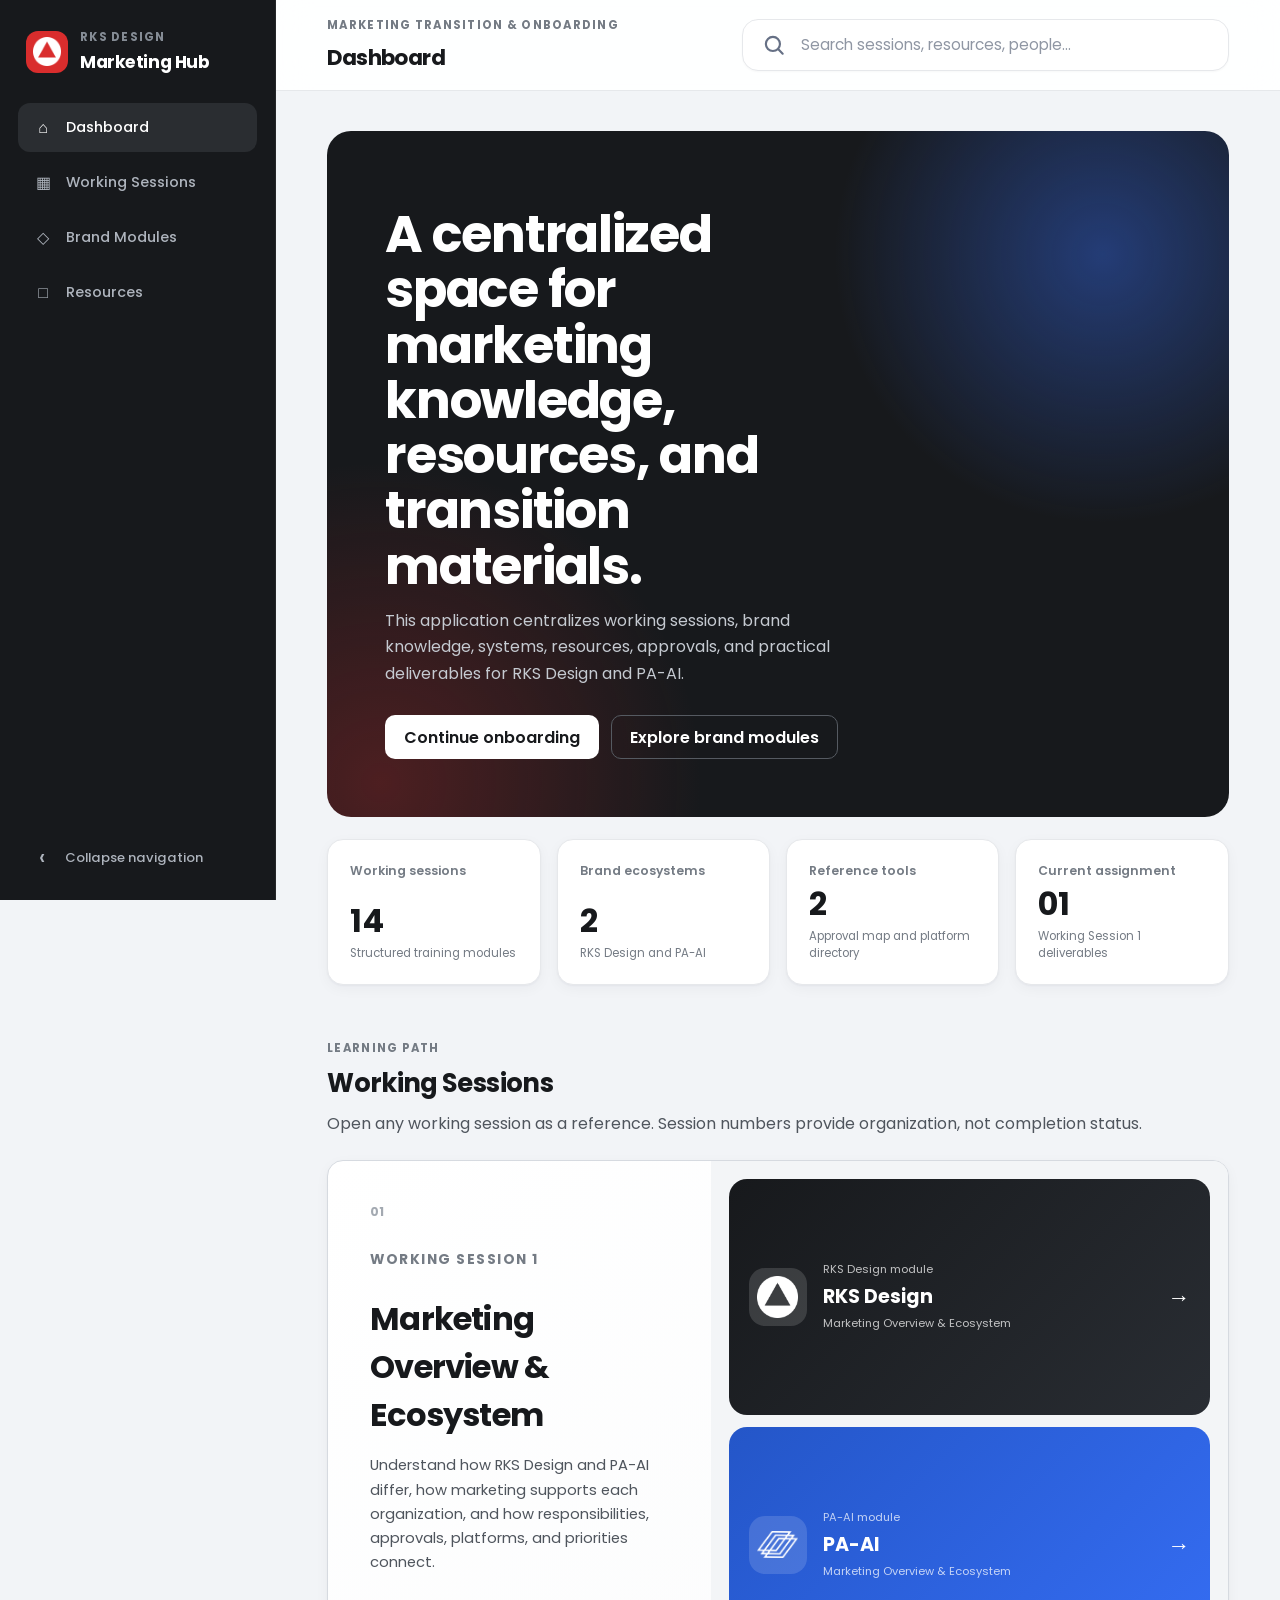
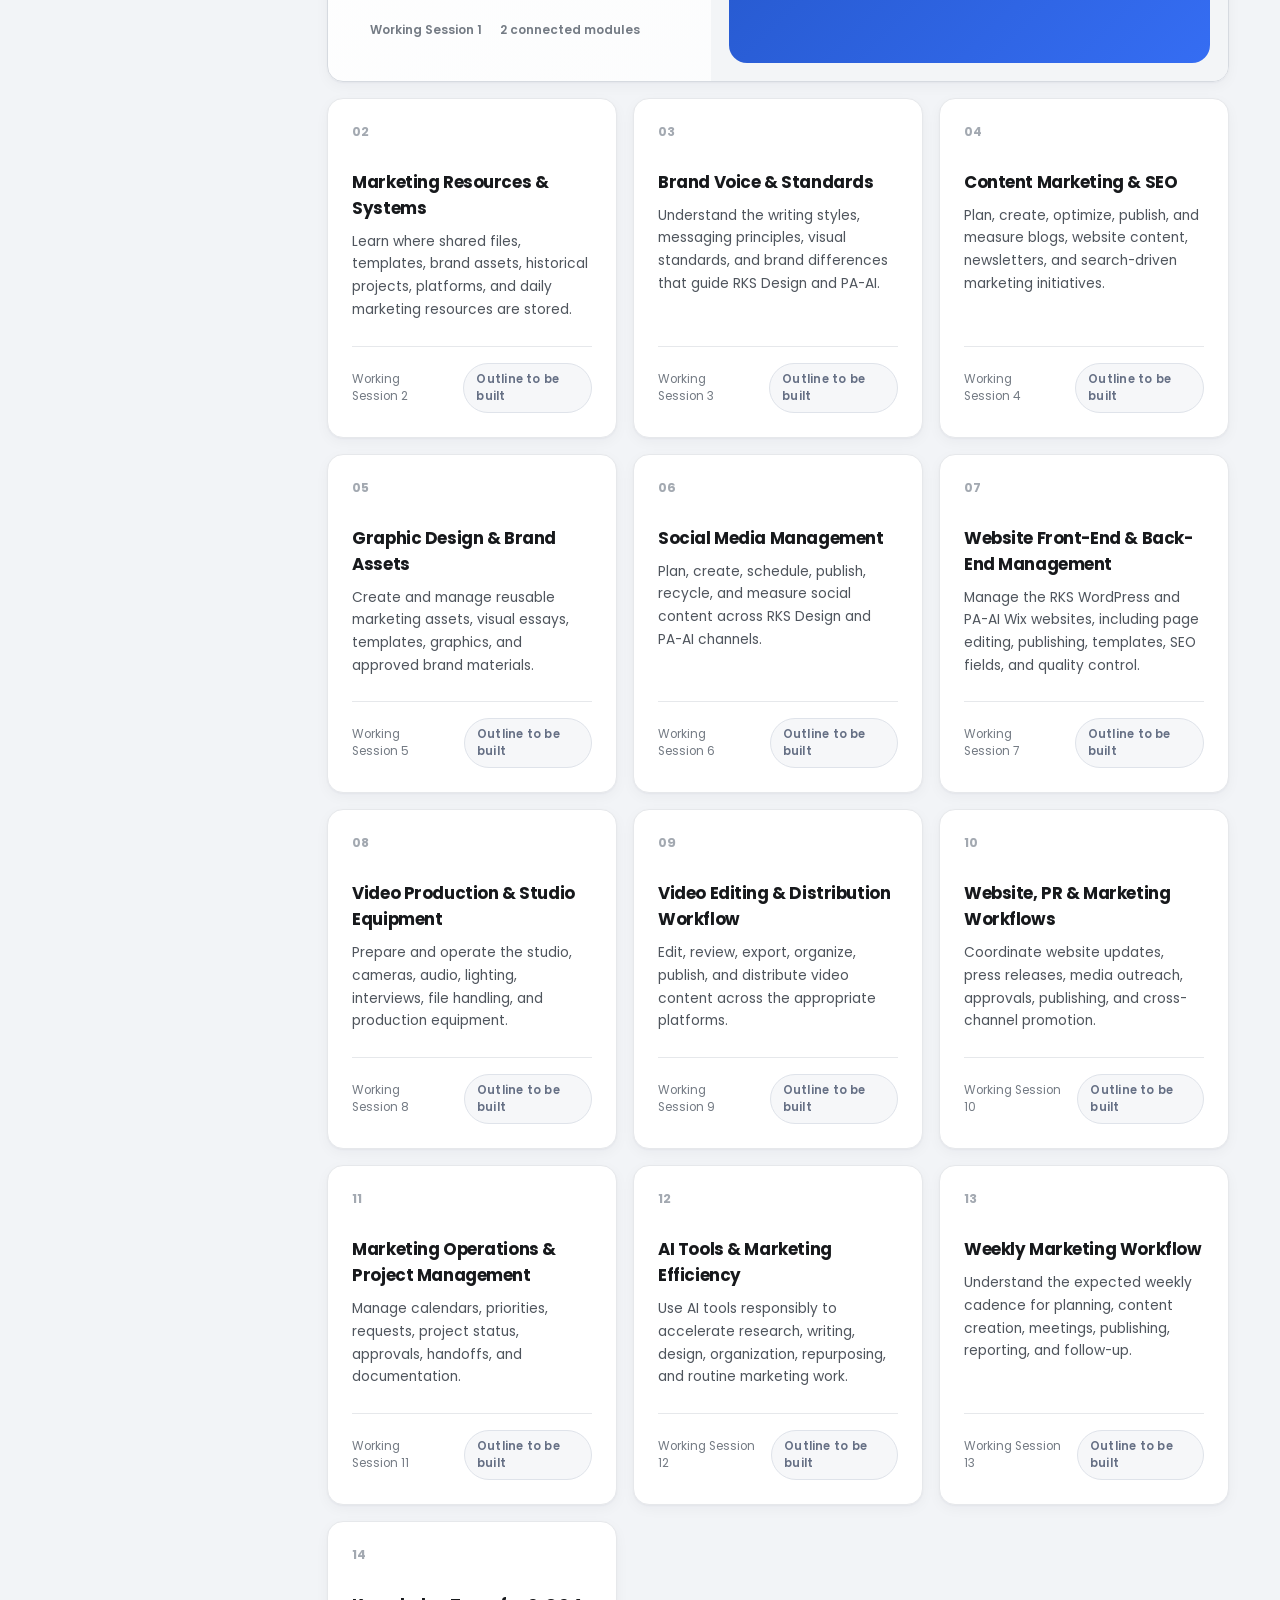
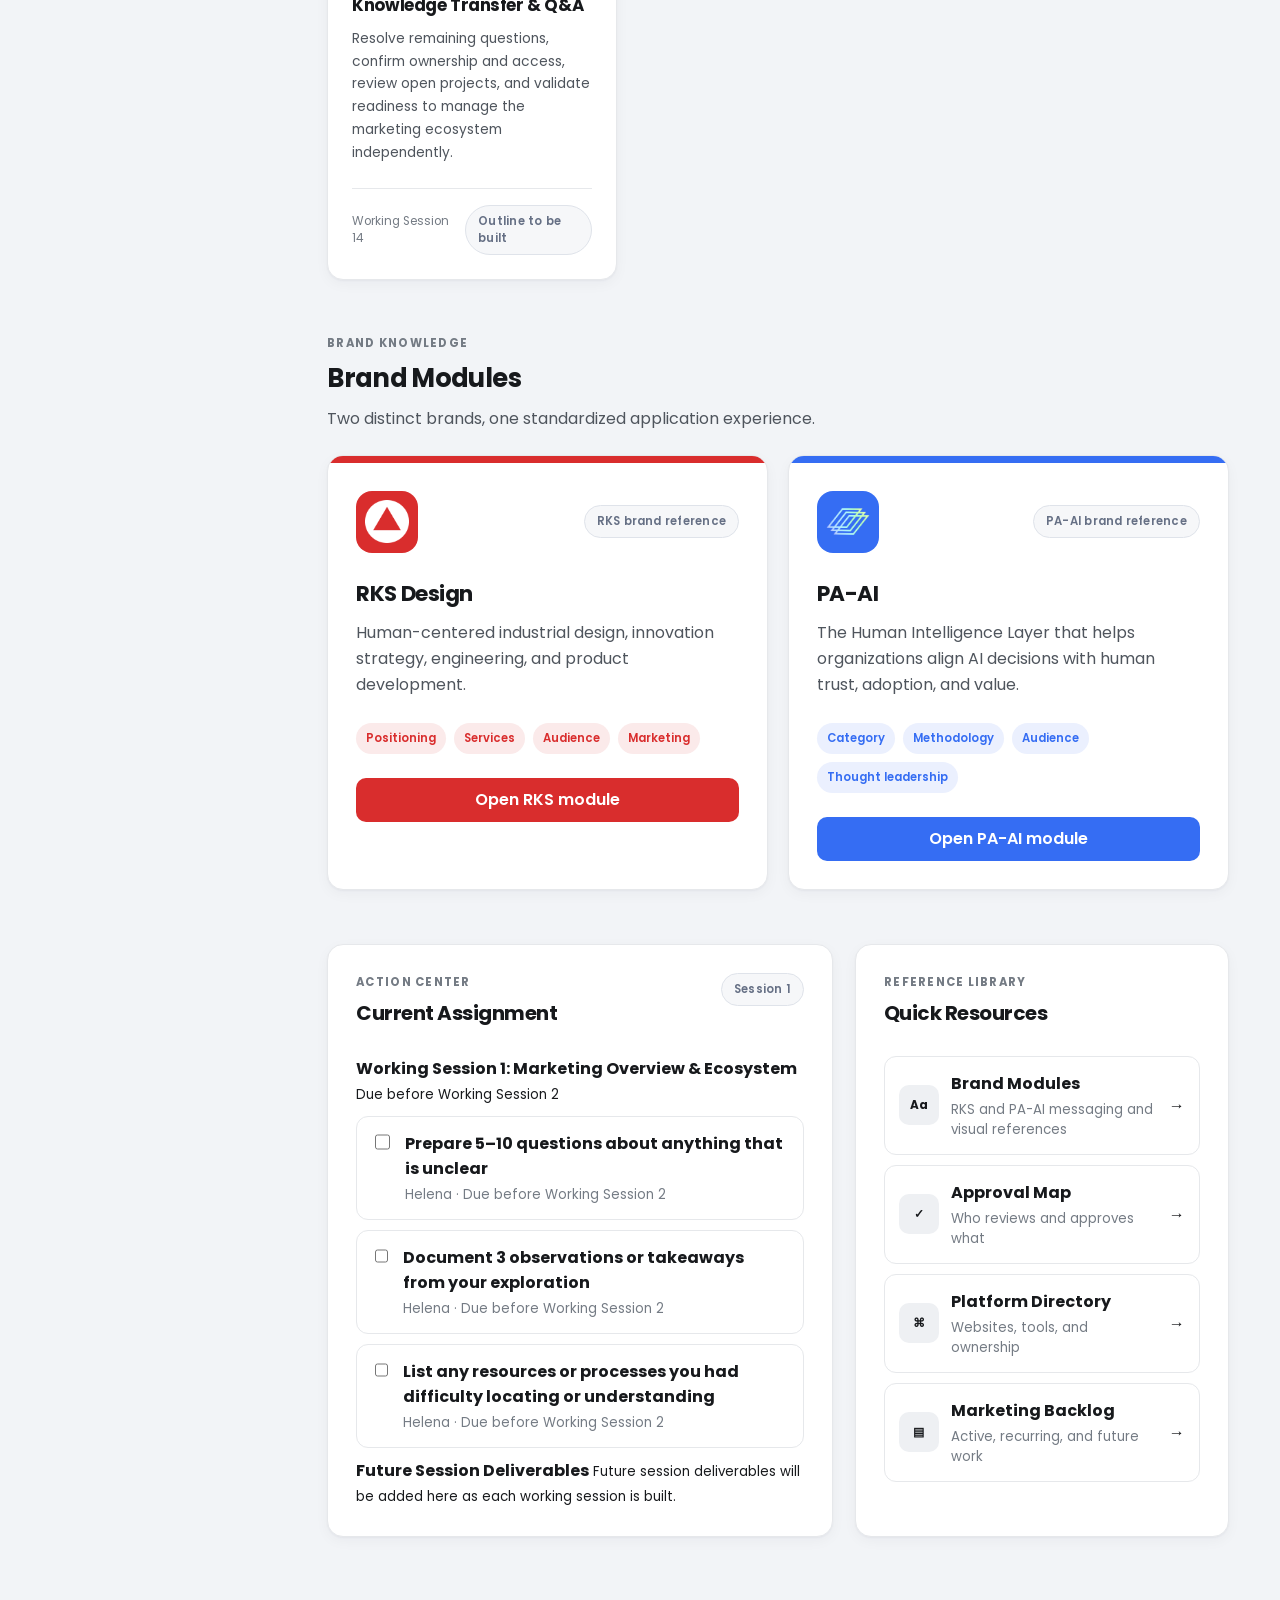
==== commit 02889ffe: "Convert dashboard to data-driven architecture" ====
--- a/index.html
+++ b/index.html
@@ -43,15 +43,7 @@
 </a>
 </nav>
 <div class="sidebar__footer">
-<div class="sidebar-progress">
-<div class="sidebar-progress__header">
-<span>Onboarding progress</span>
-<strong id="sidebarProgressLabel">0%</strong>
-</div>
-<div aria-label="Onboarding progress" class="progress">
-<div class="progress__bar" id="sidebarProgressBar" style="width:0%"></div>
-</div>
-</div>
+
 <button aria-expanded="true" aria-label="Collapse navigation" class="sidebar-toggle" id="collapseSidebar" title="Collapse navigation" type="button">
 <span aria-hidden="true" class="sidebar-toggle__icon">‹</span>
 <span class="sidebar-toggle__label">Collapse navigation</span>
@@ -77,7 +69,6 @@
 <div class="page-content" id="overview">
 <section class="hero-panel">
 <div class="hero-panel__content">
-
 <h2>A centralized space for marketing knowledge, resources, and transition materials.</h2>
 <p>This application centralizes working sessions, brand knowledge, systems, resources, approvals, and practical deliverables for RKS Design and PA-AI.</p>
 <div class="hero-panel__actions">
@@ -85,9 +76,8 @@
 <a class="button button--secondary" href="#brands">Explore brand modules</a>
 </div>
 </div>
-
 </section>
-<section aria-label="Dashboard metrics" class="metric-grid"><article class="metric-card"><span class="metric-card__label">Working sessions</span><strong>14</strong><span class="metric-card__meta">Structured training topics</span></article><article class="metric-card"><span class="metric-card__label">Brand ecosystems</span><strong>2</strong><span class="metric-card__meta">RKS Design and PA-AI</span></article><article class="metric-card"><span class="metric-card__label">Reference tools</span><strong>2</strong><span class="metric-card__meta">Approval map and platform directory</span></article><article class="metric-card"><span class="metric-card__label">Current assignment</span><strong>01</strong><span class="metric-card__meta">Session 1 follow-up</span></article></section>
+<section aria-label="Dashboard metrics" class="metric-grid" id="metricGrid"></section>
 <section class="content-section" id="sessions">
 <div class="section-heading">
 <div>
@@ -95,191 +85,9 @@
 <h2>Working Sessions</h2>
 <p>Open any working session as a reference. Session numbers provide organization, not completion status.</p>
 </div>
+</div>
 
-</div>
-<div aria-live="polite" class="search-feedback" id="searchFeedback"></div>
-<div class="session-grid" id="sessionGrid">
-<article class="session-card session-card--featured" data-search="marketing overview ecosystem rks pa-ai priorities responsibilities approvals session 1" id="search-marketing-overview-ecosystem">
-<div class="session-feature__copy">
-<div class="session-card__topline">
-<span class="session-number">01</span>
-
-</div>
-<p class="eyebrow">Working Session 01</p>
-<h3>Marketing Overview &amp; Ecosystem</h3>
-<p>Explore both brand perspectives to understand how RKS Design and PA-AI differ, how marketing supports each organization, and how responsibilities, approvals, platforms, and priorities connect.</p>
-<div class="session-feature__meta"><span>Two brand modules</span><span>Open either module</span></div>
-</div>
-<div aria-label="Open Session 1 modules" class="session-entry-grid">
-<a class="session-entry session-entry--rks" href="modules/session-01-rks.html">
-<span class="session-entry__mark"><img alt="" src="assets/logos/rks-mark-white.png"/></span>
-<span><small>RKS Design module</small><strong>RKS Design</strong><em>Marketing Overview &amp; Ecosystem</em></span>
-<span aria-hidden="true" class="session-entry__arrow">→</span>
-</a>
-<a class="session-entry session-entry--paai" href="modules/session-01-paai.html">
-<span class="session-entry__mark"><img alt="" src="assets/paai/logo-white.png"/></span>
-<span><small>PA-AI module</small><strong>PA-AI</strong><em>Marketing Overview &amp; Ecosystem</em></span>
-<span aria-hidden="true" class="session-entry__arrow">→</span>
-</a>
-</div>
-</article>
-<article class="session-card" data-search="marketing resources systems shared files templates brand assets software platforms" id="search-marketing-resources-systems">
-<div class="session-card__topline">
-<span class="session-number">02</span>
-
-</div>
-<h3>Marketing Resources &amp; Systems</h3>
-<p>Learn where shared files, templates, brand assets, historical projects, platforms, and daily marketing resources are stored.</p>
-<div class="session-card__footer">
-<span>Session 2</span>
-<button class="text-button" type="button">View outline →</button>
-</div>
-</article>
-<article class="session-card" data-search="brand voice standards writing messaging visual principles rks pa-ai" id="search-brand-voice-standards">
-<div class="session-card__topline">
-<span class="session-number">03</span>
-
-</div>
-<h3>Brand Voice &amp; Standards</h3>
-<p>Understand the writing styles, messaging principles, visual standards, and brand differences that guide RKS Design and PA-AI.</p>
-<div class="session-card__footer">
-<span>Session 3</span>
-<button class="text-button" type="button">View outline →</button>
-</div>
-</article>
-<article class="session-card" data-search="content marketing seo blogs keywords newsletters search console" id="search-content-marketing-seo">
-<div class="session-card__topline">
-<span class="session-number">04</span>
-
-</div>
-<h3>Content Marketing &amp; SEO</h3>
-<p>Plan, create, optimize, publish, and measure blogs, website content, newsletters, and search-driven marketing initiatives.</p>
-<div class="session-card__footer">
-<span>Session 4</span>
-<button class="text-button" type="button">View outline →</button>
-</div>
-</article>
-<article class="session-card" data-search="graphic design brand assets visual essays templates canva adobe" id="search-graphic-design-brand-assets">
-<div class="session-card__topline">
-<span class="session-number">05</span>
-
-</div>
-<h3>Graphic Design &amp; Brand Assets</h3>
-<p>Create and manage reusable marketing assets, visual essays, templates, graphics, and approved brand materials.</p>
-<div class="session-card__footer">
-<span>Session 5</span>
-<button class="text-button" type="button">View outline →</button>
-</div>
-</article>
-<article class="session-card" data-search="social media management linkedin instagram youtube socialbee scheduling" id="search-social-media-management">
-<div class="session-card__topline">
-<span class="session-number">06</span>
-
-</div>
-<h3>Social Media Management</h3>
-<p>Plan, create, schedule, publish, recycle, and measure social content across RKS Design and PA-AI channels.</p>
-<div class="session-card__footer">
-<span>Session 6</span>
-<button class="text-button" type="button">View outline →</button>
-</div>
-</article>
-<article class="session-card" data-search="website front-end back-end management wordpress elementor wix publishing" id="search-website-front-end-back-end-management">
-<div class="session-card__topline">
-<span class="session-number">07</span>
-
-</div>
-<h3>Website Front-End &amp; Back-End Management</h3>
-<p>Manage the RKS WordPress and PA-AI Wix websites, including page editing, publishing, templates, SEO fields, and quality control.</p>
-<div class="session-card__footer">
-<span>Session 7</span>
-<button class="text-button" type="button">View outline →</button>
-</div>
-</article>
-<article class="session-card" data-search="video production studio equipment cameras audio lighting interviews" id="search-video-production-studio-equipment">
-<div class="session-card__topline">
-<span class="session-number">08</span>
-
-</div>
-<h3>Video Production &amp; Studio Equipment</h3>
-<p>Prepare and operate the studio, cameras, audio, lighting, interviews, file handling, and production equipment.</p>
-<div class="session-card__footer">
-<span>Session 8</span>
-<button class="text-button" type="button">View outline →</button>
-</div>
-</article>
-<article class="session-card" data-search="video editing distribution workflow davinci premiere reduct youtube vimeo" id="search-video-editing-distribution-workflow">
-<div class="session-card__topline">
-<span class="session-number">09</span>
-
-</div>
-<h3>Video Editing &amp; Distribution Workflow</h3>
-<p>Edit, review, export, organize, publish, and distribute long-form and short-form video content across marketing channels.</p>
-<div class="session-card__footer">
-<span>Session 9</span>
-<button class="text-button" type="button">View outline →</button>
-</div>
-</article>
-<article class="session-card" data-search="website pr marketing workflows press releases approvals publishing" id="search-website-pr-marketing-workflows">
-<div class="session-card__topline">
-<span class="session-number">10</span>
-
-</div>
-<h3>Website, PR &amp; Marketing Workflows</h3>
-<p>Follow the recurring workflows for website updates, press releases, media coordination, approvals, publishing, and promotion.</p>
-<div class="session-card__footer">
-<span>Session 10</span>
-<button class="text-button" type="button">View outline →</button>
-</div>
-</article>
-<article class="session-card" data-search="marketing operations project management calendars approvals stakeholders" id="search-marketing-operations-project-management">
-<div class="session-card__topline">
-<span class="session-number">11</span>
-
-</div>
-<h3>Marketing Operations &amp; Project Management</h3>
-<p>Manage priorities, calendars, requests, approvals, project tracking, stakeholders, and day-to-day marketing operations.</p>
-<div class="session-card__footer">
-<span>Session 11</span>
-<button class="text-button" type="button">View outline →</button>
-</div>
-</article>
-<article class="session-card" data-search="ai tools marketing efficiency chatgpt claude midjourney firefly automation" id="search-ai-tools-marketing-efficiency">
-<div class="session-card__topline">
-<span class="session-number">12</span>
-
-</div>
-<h3>AI Tools &amp; Marketing Efficiency</h3>
-<p>Use AI tools responsibly to accelerate research, writing, design, organization, repurposing, and routine marketing work.</p>
-<div class="session-card__footer">
-<span>Session 12</span>
-<button class="text-button" type="button">View outline →</button>
-</div>
-</article>
-<article class="session-card" data-search="weekly marketing workflow cadence planning meetings publishing reporting" id="search-weekly-marketing-workflow">
-<div class="session-card__topline">
-<span class="session-number">13</span>
-
-</div>
-<h3>Weekly Marketing Workflow</h3>
-<p>Understand the expected weekly cadence for planning, content creation, meetings, publishing, reporting, and follow-up.</p>
-<div class="session-card__footer">
-<span>Session 13</span>
-<button class="text-button" type="button">View outline →</button>
-</div>
-</article>
-<article class="session-card" data-search="knowledge transfer q&amp;a questions ownership access open projects readiness" id="search-knowledge-transfer-q-a">
-<div class="session-card__topline">
-<span class="session-number">14</span>
-
-</div>
-<h3>Knowledge Transfer &amp; Q&amp;A</h3>
-<p>Resolve remaining questions, confirm ownership and access, review open projects, and validate readiness to manage the marketing ecosystem independently.</p>
-<div class="session-card__footer">
-<span>Session 14</span>
-<button class="text-button" type="button">View outline →</button>
-</div>
-</article>
-</div>
+<div class="session-grid" id="sessionGrid"></div>
 </section>
 <section class="content-section" id="brands">
 <div class="section-heading">
@@ -289,55 +97,18 @@
 <p>Two distinct brands, one standardized application experience.</p>
 </div>
 </div>
-<div class="brand-grid">
-<article class="brand-card brand-card--rks" id="search-rks-design">
-<div class="brand-card__accent"></div>
-<div class="brand-card__body">
-<div class="brand-card__header">
-<div class="brand-logo"><img alt="RKS Design" src="assets/logos/rks-mark-white.png"/></div>
-<span class="reference-label">RKS brand reference</span>
-</div>
-<h3>RKS Design</h3>
-<p>Human-centered industrial design, innovation strategy, engineering, and product development.</p>
-<ul aria-label="RKS module topics" class="tag-list">
-<li>Positioning</li><li>Services</li><li>Audience</li><li>Marketing</li>
-</ul>
-<a class="button button--brand" href="modules/rks-brand.html">Open RKS module</a>
-</div>
-</article>
-<article class="brand-card brand-card--paai" id="search-pa-ai">
-<div class="brand-card__accent"></div>
-<div class="brand-card__body">
-<div class="brand-card__header">
-<div class="brand-logo"><img alt="PA-AI layered logo" src="assets/paai/logo-gradient-mark.png"/></div>
-<span class="reference-label">PA-AI brand reference</span>
-</div>
-<h3>PA-AI</h3>
-<p>The Human Intelligence Layer that helps organizations align AI decisions with human trust, adoption, and value.</p>
-<ul aria-label="PA-AI module topics" class="tag-list">
-<li>Category</li><li>Methodology</li><li>Audience</li><li>Thought leadership</li>
-</ul>
-<a class="button button--brand" href="modules/paai-brand.html">Open PA-AI module</a>
-</div>
-</article>
-</div>
+<div class="brand-grid" id="brandGrid"></div>
 </section>
 <section class="content-section two-column-section" id="resources">
 <article class="panel">
 <div class="panel__header">
 <div>
 <p class="eyebrow">Action center</p>
-<h2>Current Deliverables</h2>
+<h2>Current Assignment</h2>
 </div>
-<span class="reference-label">Session 1 assignment</span>
+<span class="reference-label">Session 1</span>
 </div>
-<div class="task-list" id="taskList">
-<label class="task-item"><input type="checkbox"/><span><strong>Prepare for Session 1</strong><small>Helena · Before the first working session</small></span></label>
-<label class="task-item"><input type="checkbox"/><span><strong>Review RKS positioning module</strong><small>Helena · This week</small></span></label>
-<label class="task-item"><input type="checkbox"/><span><strong>Confirm PA-AI approval contacts</strong><small>Helena · Transition backlog</small></span></label>
-<label class="task-item"><input type="checkbox"/><span><strong>Organize shared brand assets</strong><small>Helena · Session 3</small></span></label>
-<label class="task-item"><input type="checkbox"/><span><strong>Validate dashboard component system</strong><small>Milestone 1 · Foundation</small></span></label>
-</div>
+<div class="task-list" id="taskList"></div>
 </article>
 <article class="panel">
 <div class="panel__header">
@@ -346,19 +117,14 @@
 <h2>Quick Resources</h2>
 </div>
 </div>
-<div class="resource-list">
-<a class="resource-item" href="modules/rks-brand.html" id="search-brand-modules"><span class="resource-item__icon">Aa</span><span><strong>Brand Modules</strong><small>RKS and PA-AI messaging and visual references</small></span><span>→</span></a>
-<a class="resource-item" href="resources/approval-map.html" id="search-approval-map"><span class="resource-item__icon">✓</span><span><strong>Approval Map</strong><small>Who reviews and approves what</small></span><span>→</span></a>
-<a class="resource-item" href="resources/platform-directory.html" id="search-platform-directory"><span class="resource-item__icon">⌘</span><span><strong>Platform Directory</strong><small>Websites, tools, and ownership</small></span><span>→</span></a>
-<a class="resource-item" href="#" id="search-marketing-backlog"><span class="resource-item__icon">▤</span><span><strong>Marketing Backlog</strong><small>Active, recurring, and future work</small></span><span>→</span></a>
-</div>
+<div class="resource-list" id="resourceList"></div>
 </article>
 </section>
 </div>
 </main>
 </div>
 <div aria-live="polite" class="toast" id="toast" role="status"></div>
-<script src="search-index.js"></script>
-<script src="app.js"></script>
-</body>
+
+
+<script src="data/app-data.js"></script><script src="search-index.js"></script><script src="app.js"></script></body>
 </html>
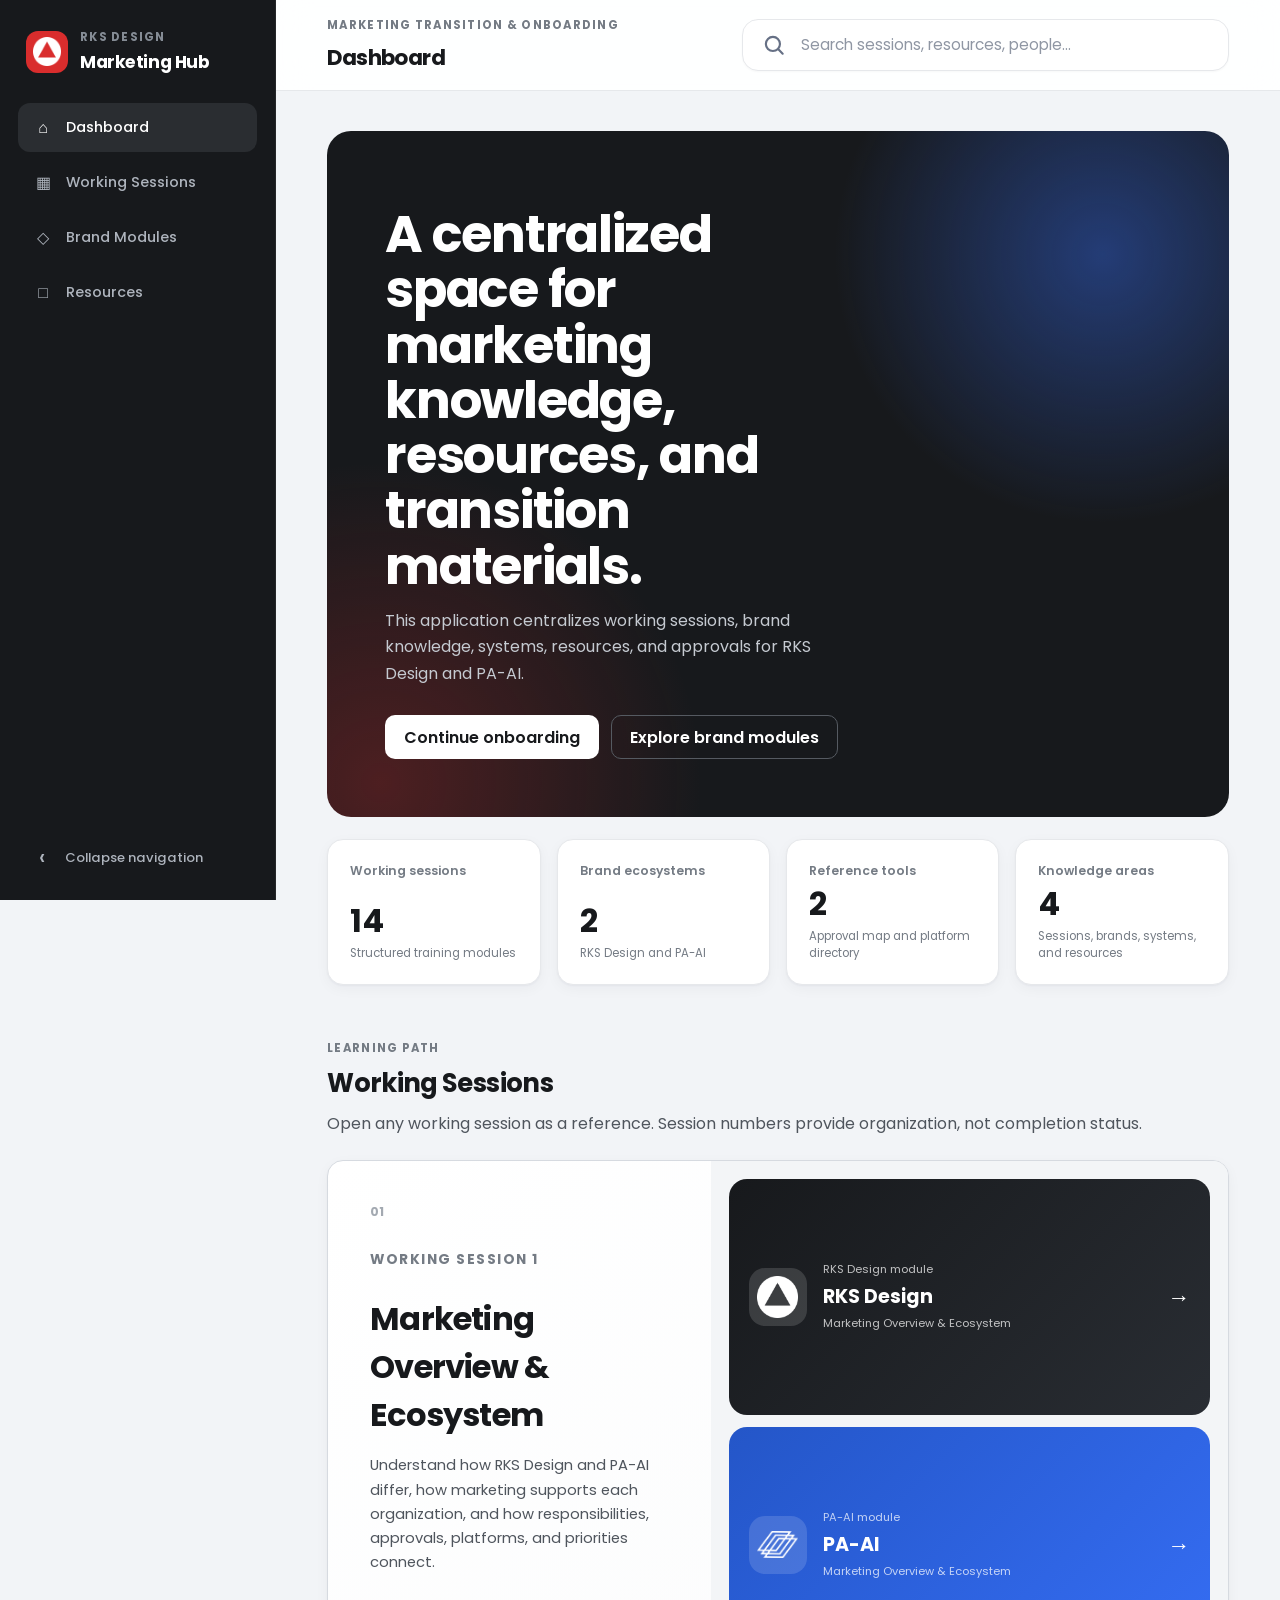
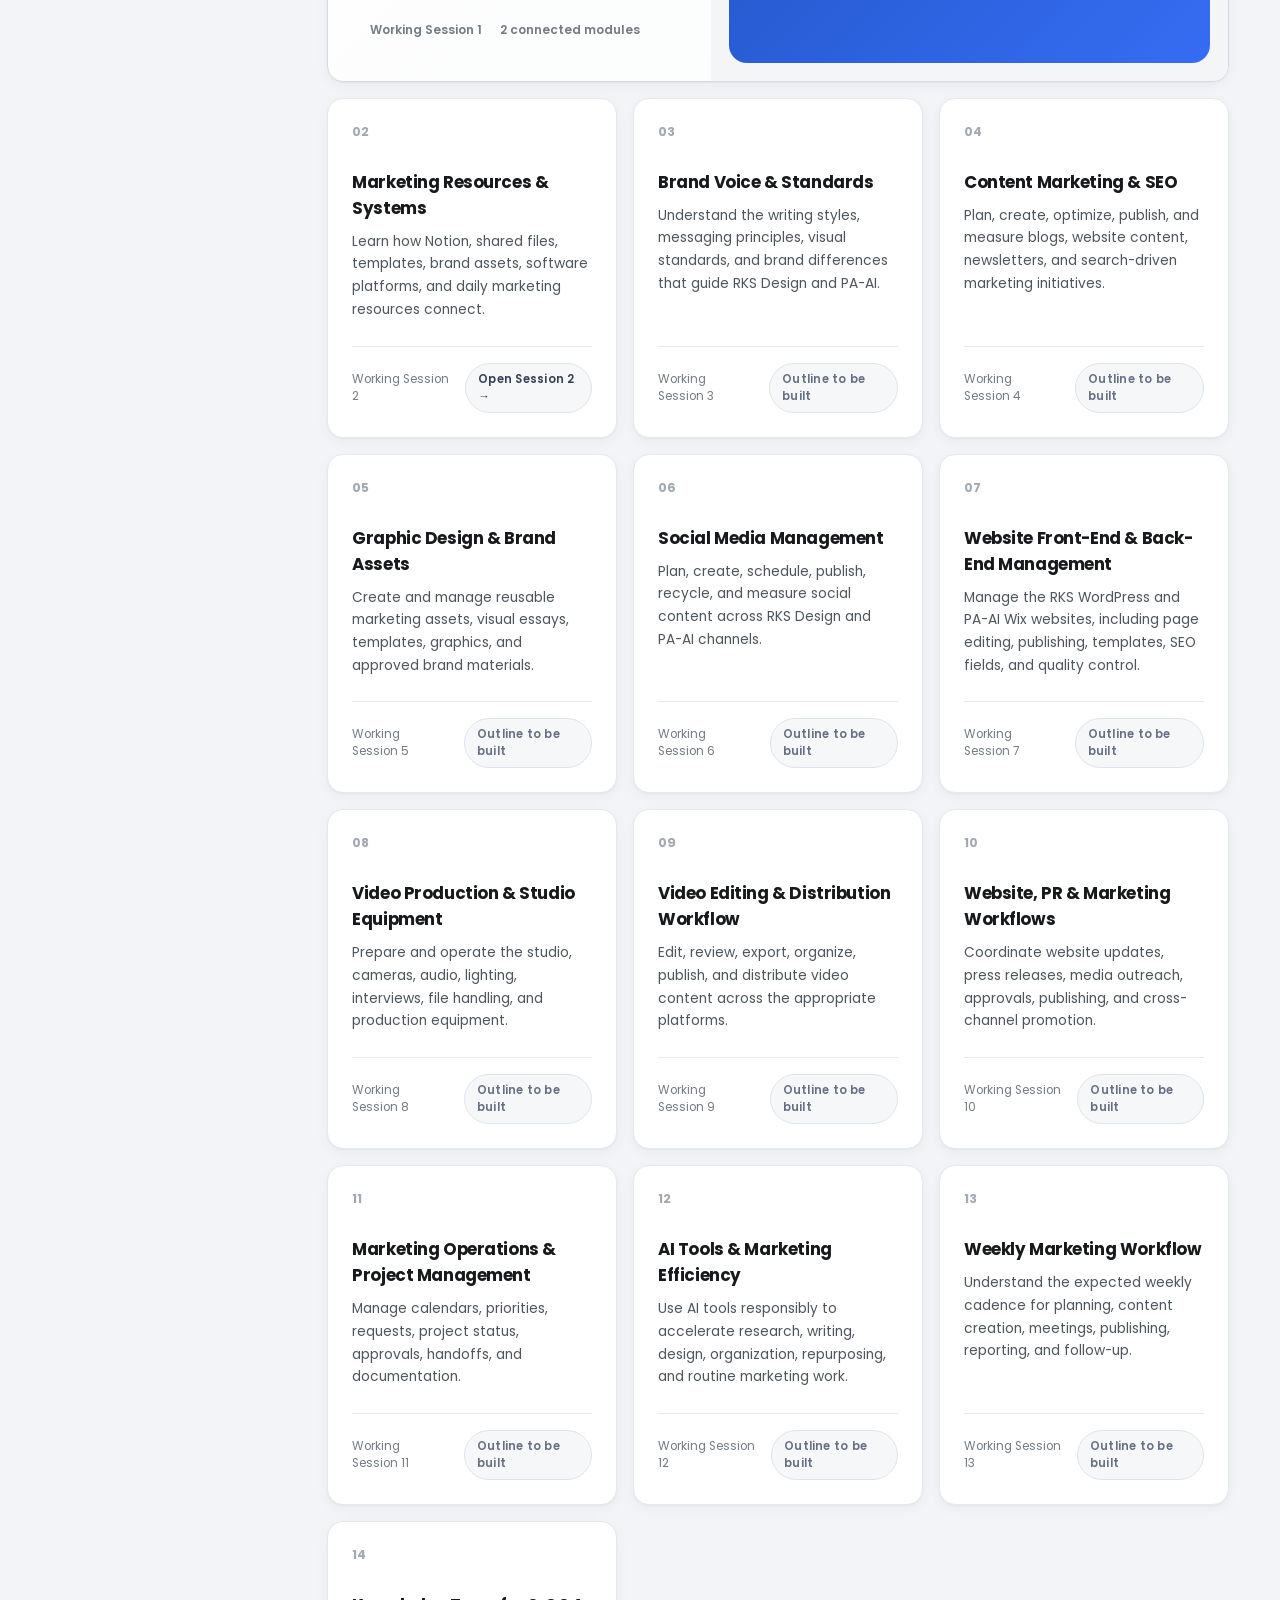
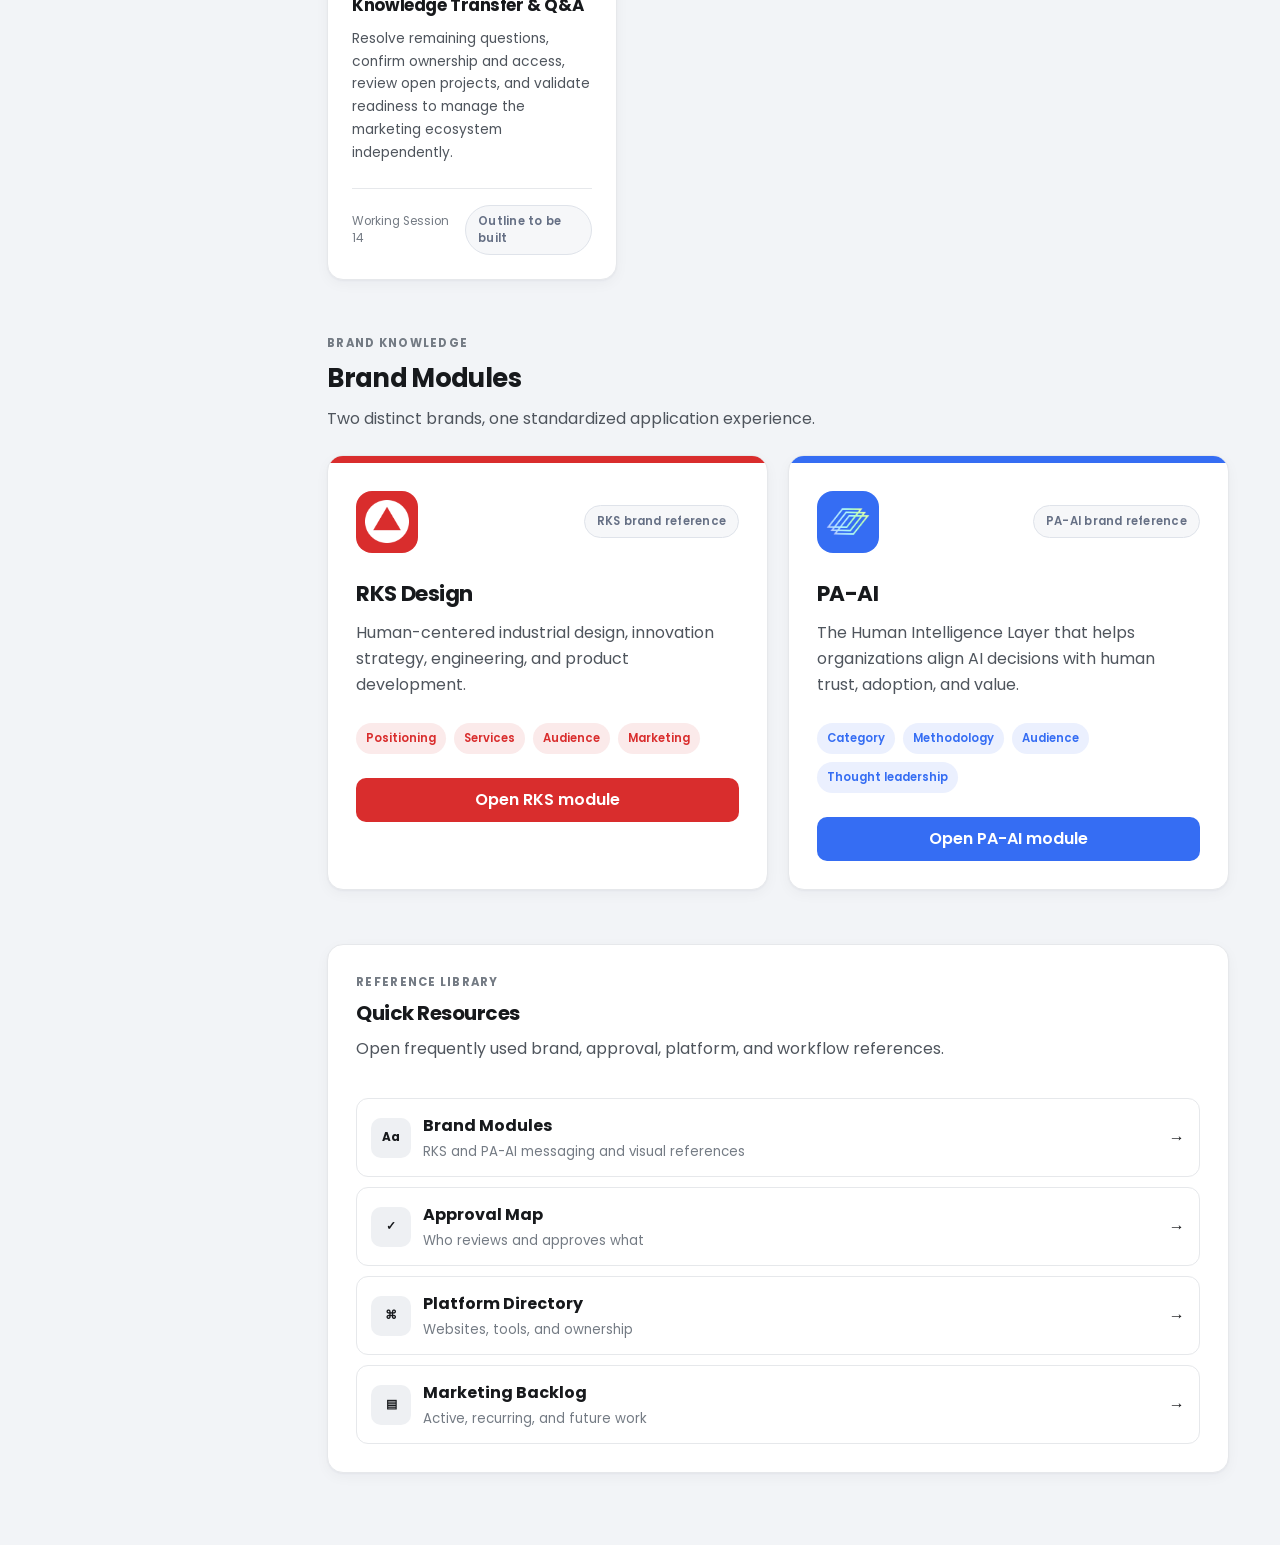
==== commit def0db78: "Add deliverables to Session 1 modules & Remove deliverables from dashboard" ====
--- a/index.html
+++ b/index.html
@@ -70,7 +70,7 @@
 <section class="hero-panel">
 <div class="hero-panel__content">
 <h2>A centralized space for marketing knowledge, resources, and transition materials.</h2>
-<p>This application centralizes working sessions, brand knowledge, systems, resources, approvals, and practical deliverables for RKS Design and PA-AI.</p>
+<p>This application centralizes working sessions, brand knowledge, systems, resources, and approvals for RKS Design and PA-AI.</p>
 <div class="hero-panel__actions">
 <a class="button button--primary" href="#sessions">Continue onboarding</a>
 <a class="button button--secondary" href="#brands">Explore brand modules</a>
@@ -99,22 +99,13 @@
 </div>
 <div class="brand-grid" id="brandGrid"></div>
 </section>
-<section class="content-section two-column-section" id="resources">
-<article class="panel">
-<div class="panel__header">
-<div>
-<p class="eyebrow">Action center</p>
-<h2>Current Assignment</h2>
-</div>
-<span class="reference-label">Session 1</span>
-</div>
-<div class="task-list" id="taskList"></div>
-</article>
+<section class="content-section" id="resources">
 <article class="panel">
 <div class="panel__header">
 <div>
 <p class="eyebrow">Reference library</p>
 <h2>Quick Resources</h2>
+<p>Open frequently used brand, approval, platform, and workflow references.</p>
 </div>
 </div>
 <div class="resource-list" id="resourceList"></div>
--- a/css/dashboard.css
+++ b/css/dashboard.css
@@ -172,3 +172,26 @@
 .session-card__topline:has(.session-number:only-child) {
   justify-content: flex-start;
 }
+
+/* Linked session cards */
+.session-card--linked {
+  color: inherit;
+  text-decoration: none;
+  cursor: pointer;
+  transition: transform 180ms ease, box-shadow 180ms ease, border-color 180ms ease;
+}
+
+.session-card--linked:hover {
+  transform: translateY(-3px);
+  border-color: #98a2b3;
+  box-shadow: 0 14px 30px rgba(16, 24, 40, 0.09);
+}
+
+.session-card--linked:focus-visible {
+  outline: 3px solid rgba(53, 104, 232, 0.28);
+  outline-offset: 3px;
+}
+
+.session-card--linked .reference-label {
+  color: #344054;
+}
